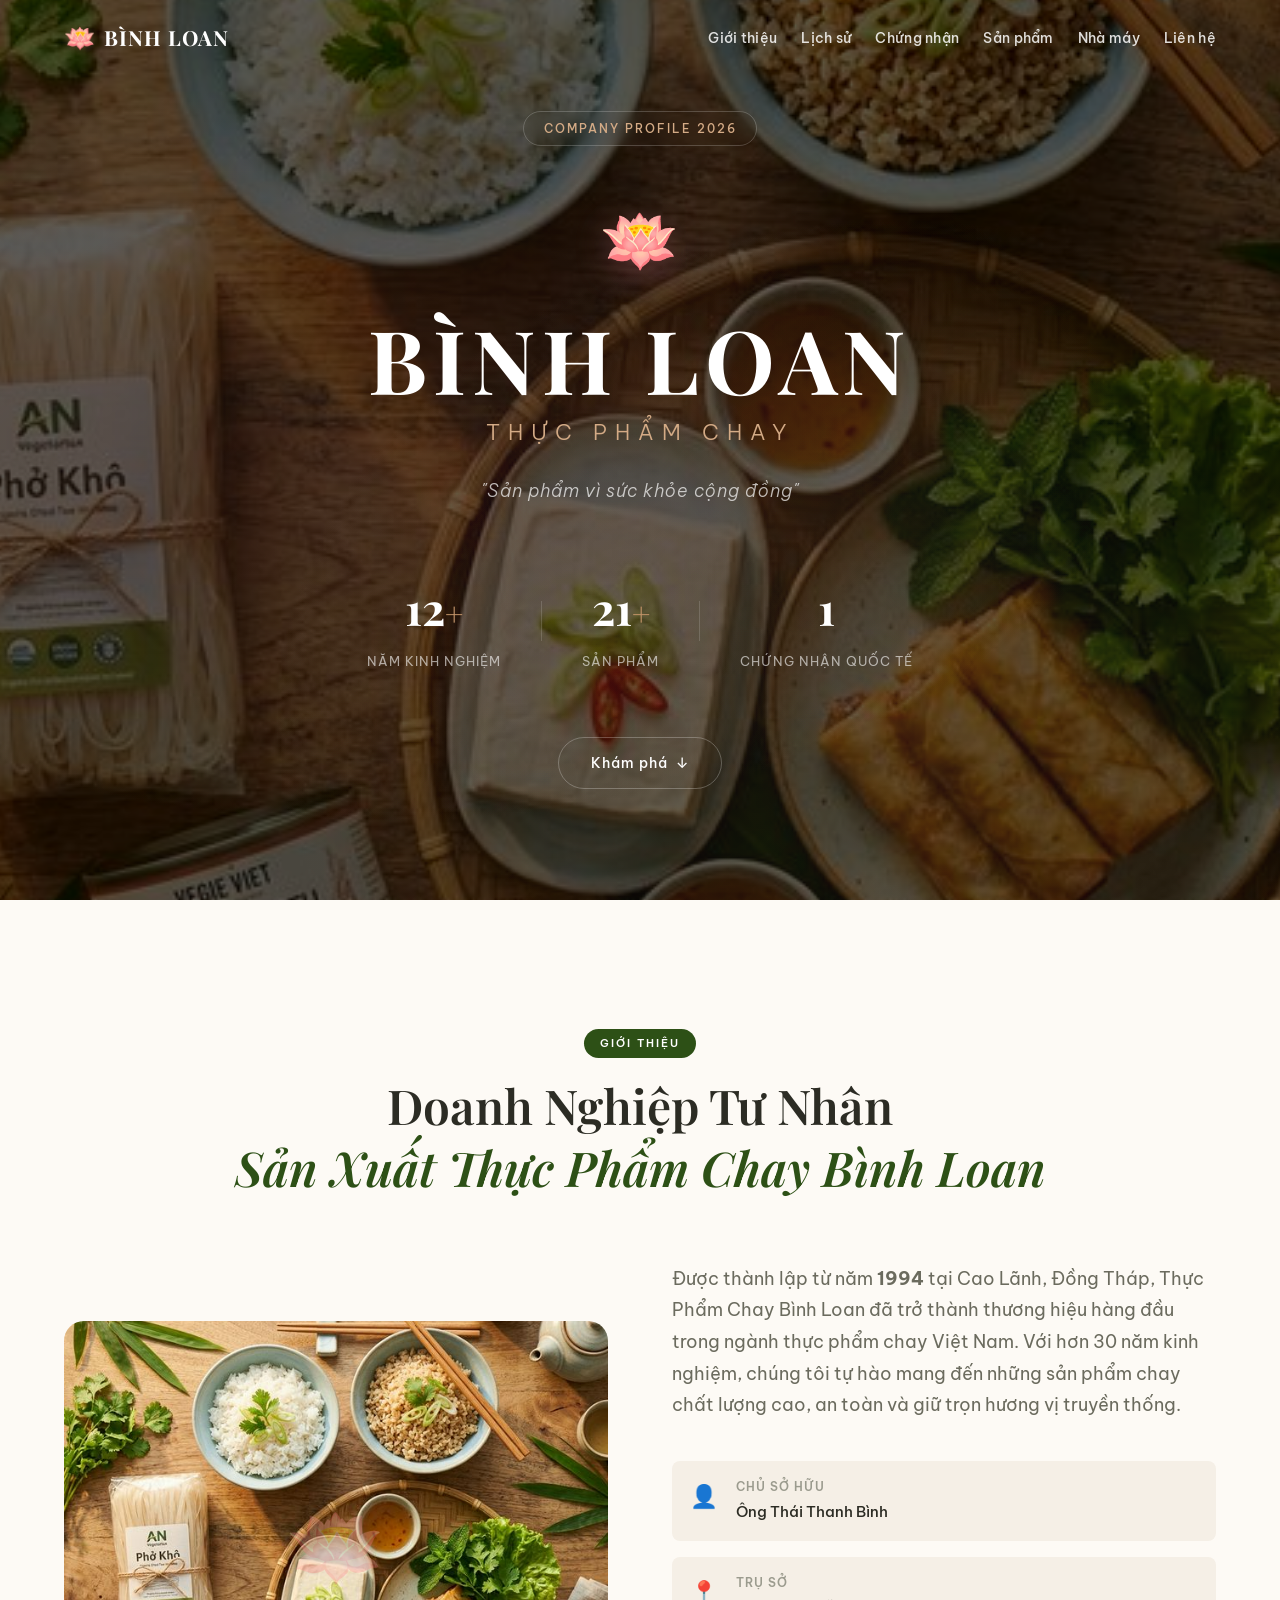
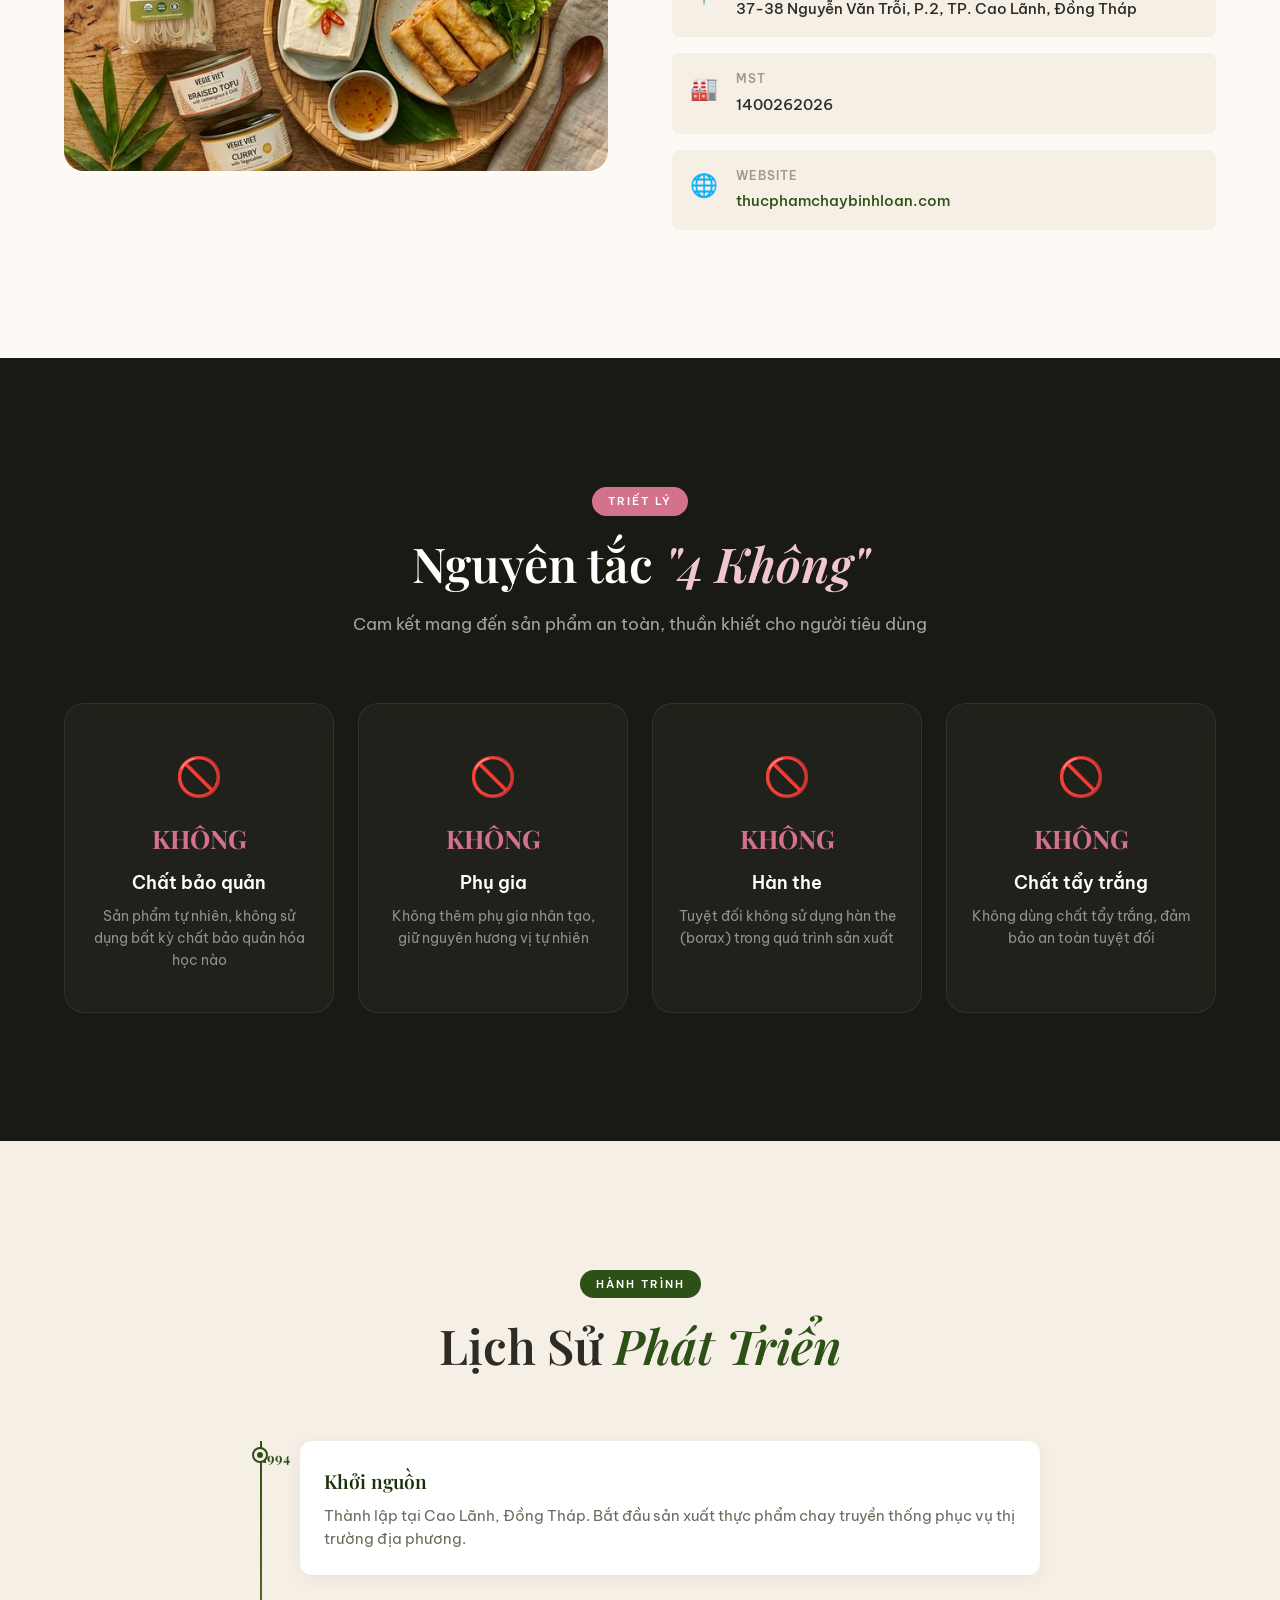
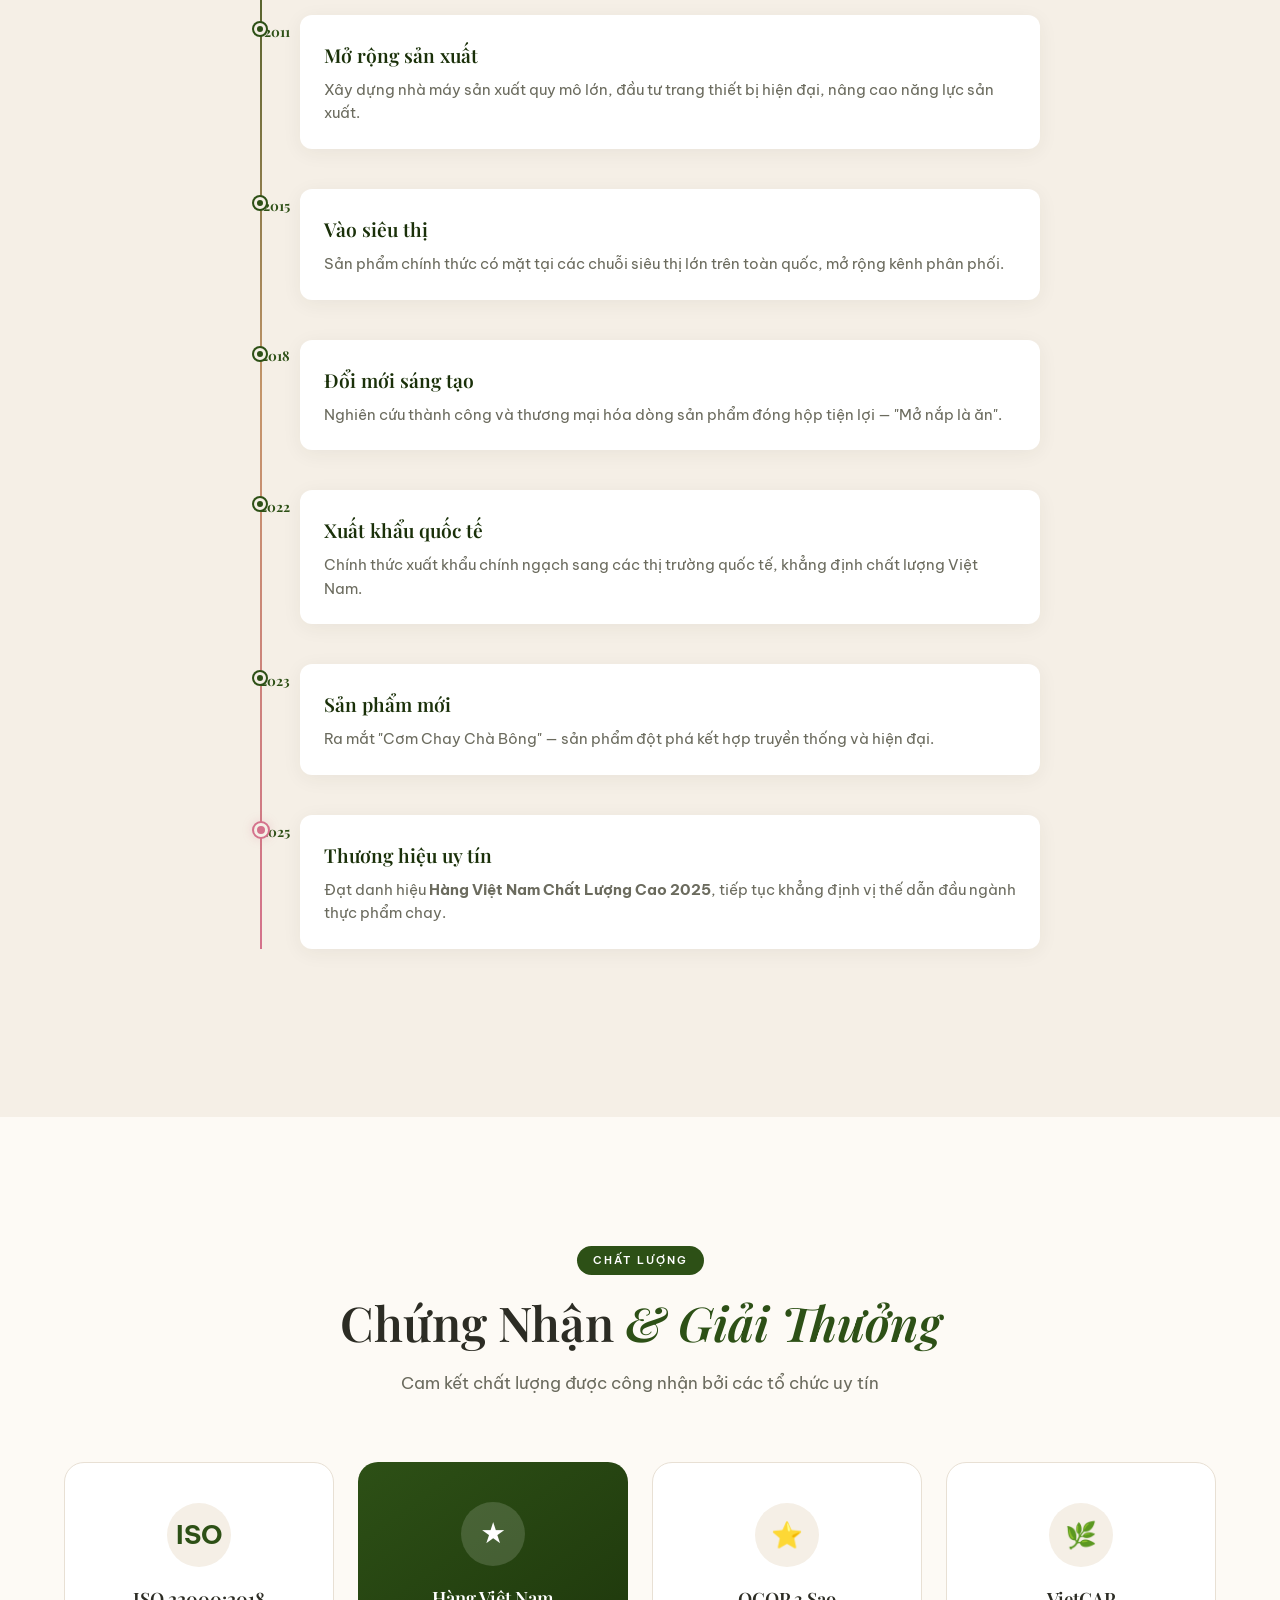
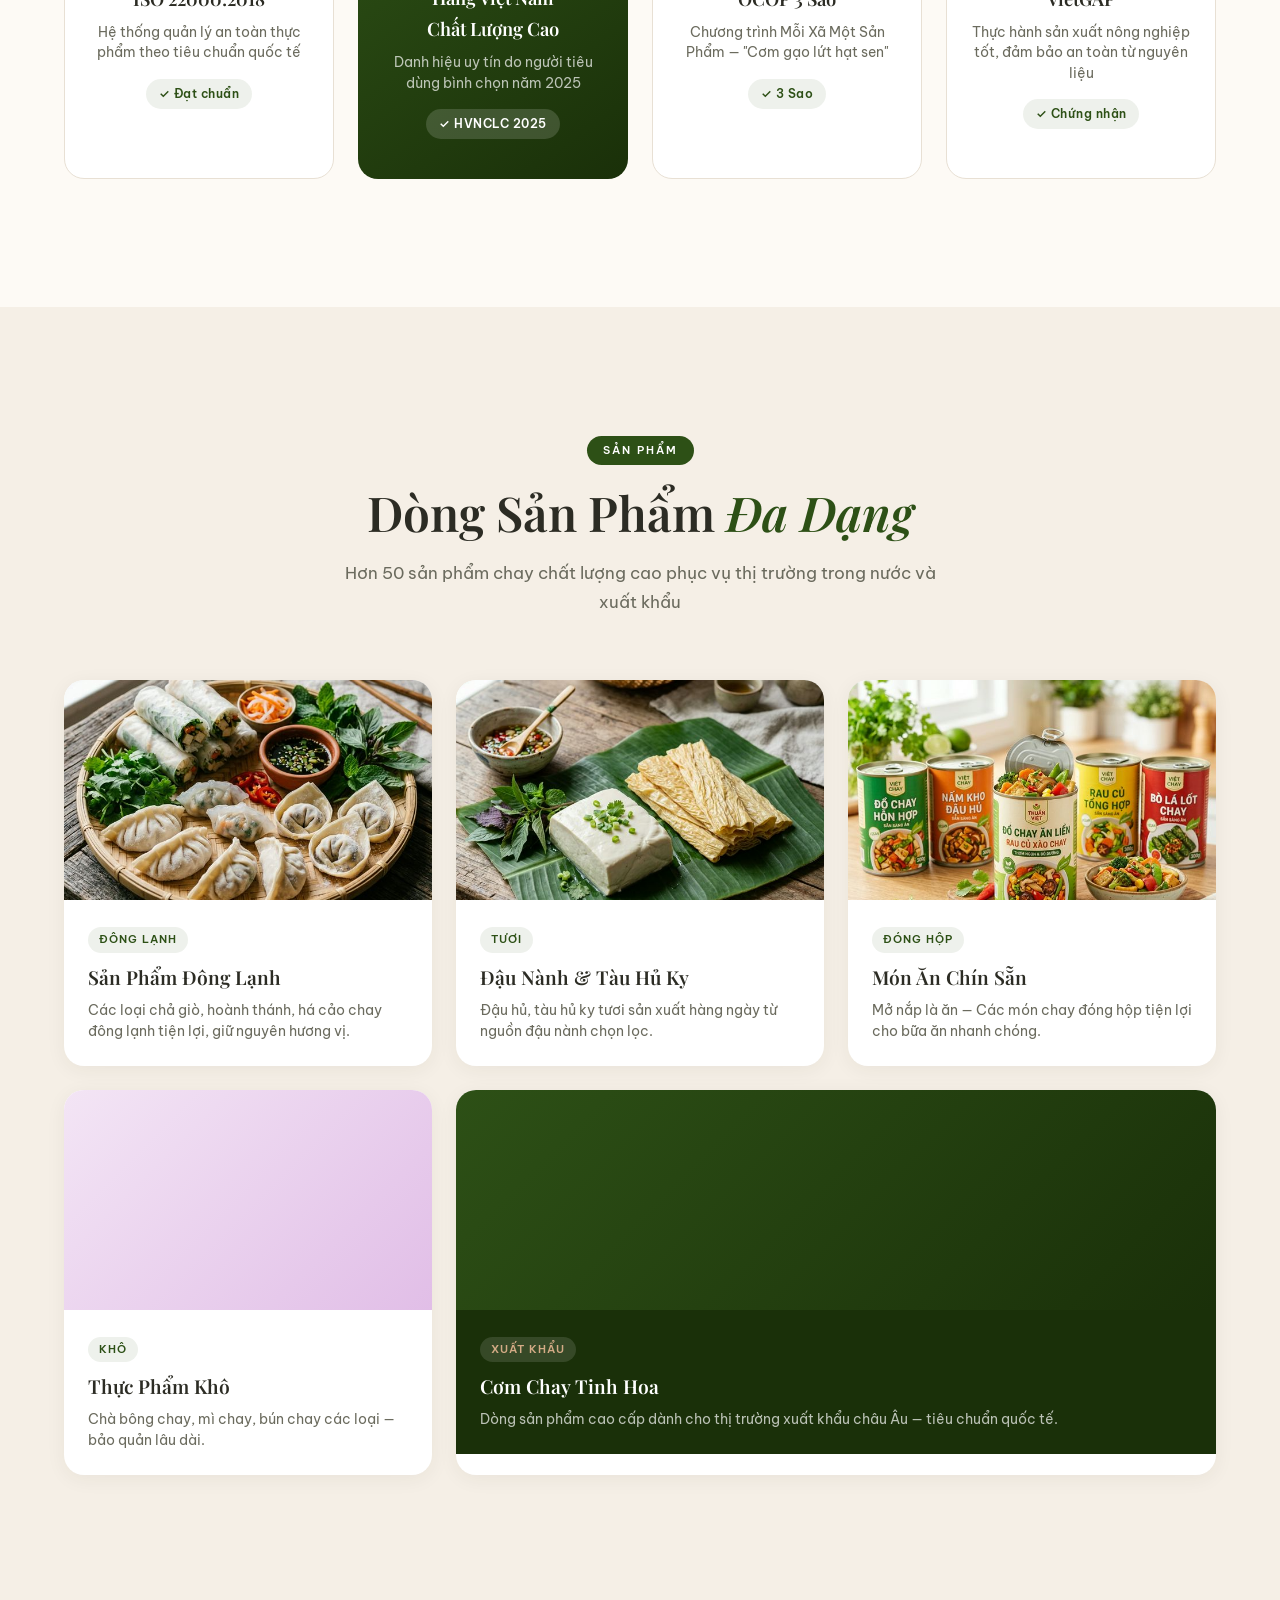
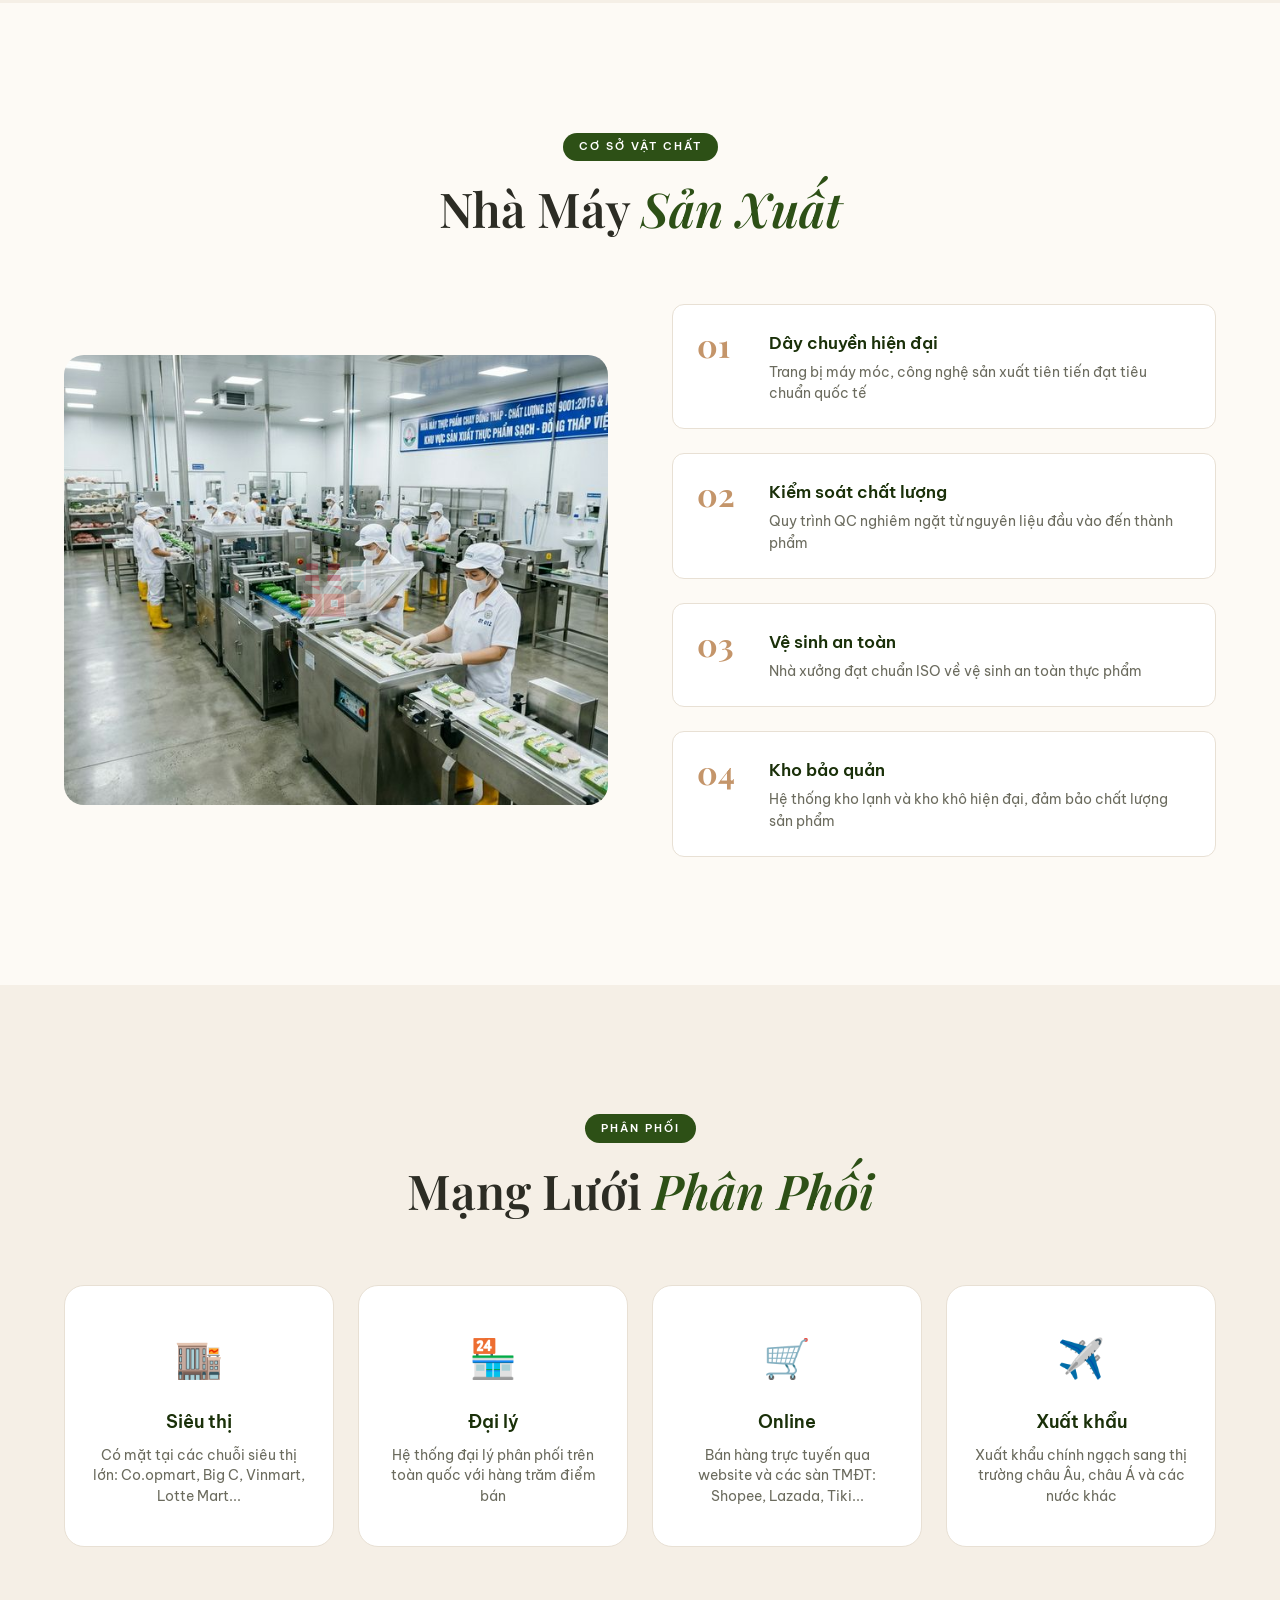
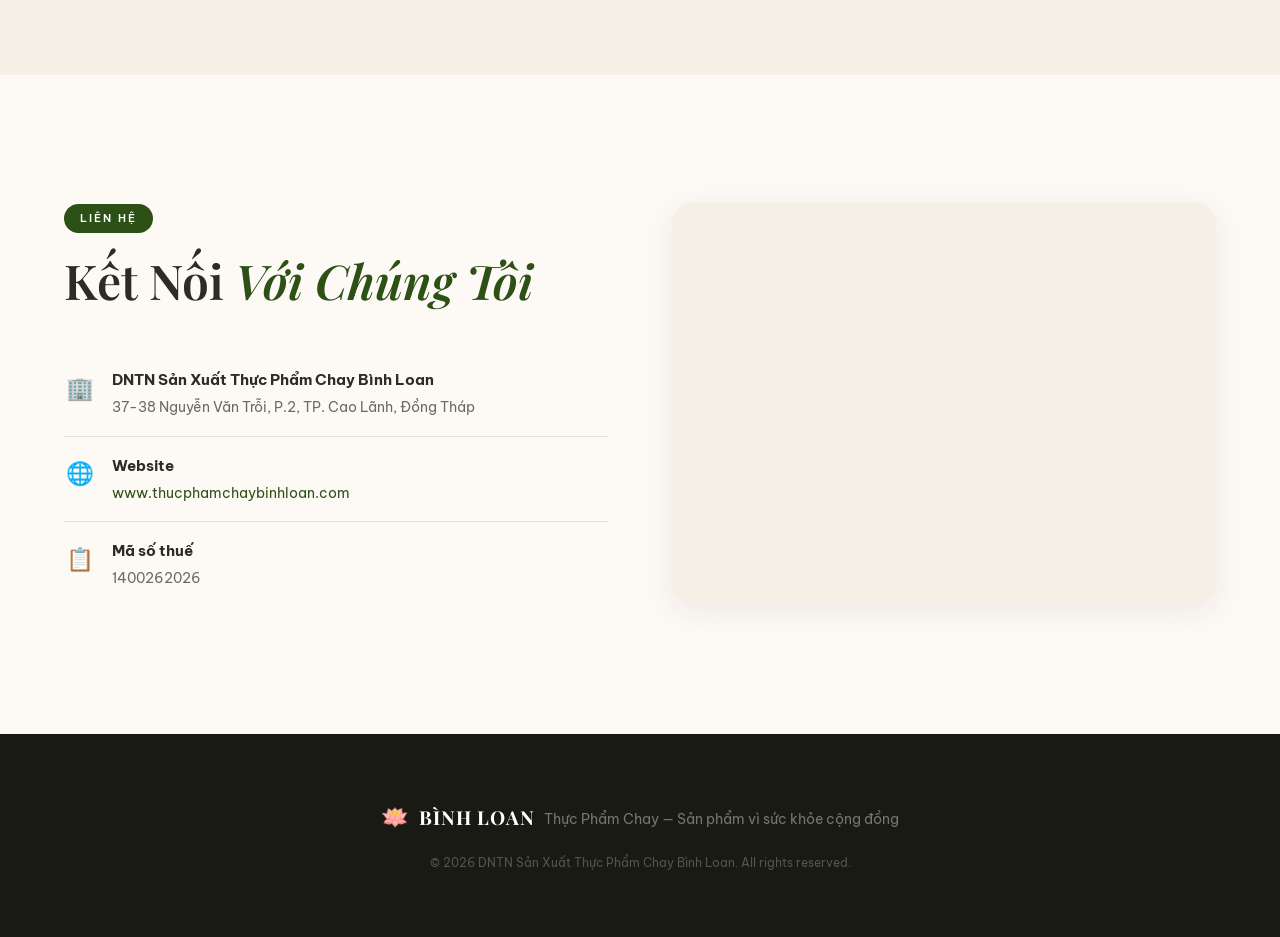
==== index.html @ 34c72ed7 "🏯 feat: Trang Năng Lực Thực Phẩm Chay Bình Loan — premium company profile page" ====
<!DOCTYPE html>
<html lang="vi">
<head>
    <meta charset="UTF-8">
    <meta name="viewport" content="width=device-width, initial-scale=1.0">
    <title>Hồ Sơ Năng Lực — Thực Phẩm Chay Bình Loan</title>
    <meta name="description" content="DNTN Sản Xuất Thực Phẩm Chay Bình Loan - Sản phẩm vì sức khỏe cộng đồng. ISO 22000:2018, HVNCLC 2025, OCOP 3 Sao.">
    <link rel="preconnect" href="https://fonts.googleapis.com">
    <link rel="preconnect" href="https://fonts.gstatic.com" crossorigin>
    <link href="https://fonts.googleapis.com/css2?family=Playfair+Display:wght@400;600;700&family=Inter:wght@300;400;500;600;700&family=Be+Vietnam+Pro:wght@300;400;500;600;700&display=swap" rel="stylesheet">
    <link rel="stylesheet" href="style.css">
</head>
<body>
    <!-- Navigation -->
    <nav class="navbar" id="navbar">
        <div class="nav-container">
            <div class="nav-logo">
                <span class="lotus">🪷</span>
                <span class="brand-name">BÌNH LOAN</span>
            </div>
            <ul class="nav-links">
                <li><a href="#about">Giới thiệu</a></li>
                <li><a href="#history">Lịch sử</a></li>
                <li><a href="#certifications">Chứng nhận</a></li>
                <li><a href="#products">Sản phẩm</a></li>
                <li><a href="#factory">Nhà máy</a></li>
                <li><a href="#contact">Liên hệ</a></li>
            </ul>
            <button class="nav-toggle" id="navToggle" aria-label="Menu">
                <span></span><span></span><span></span>
            </button>
        </div>
    </nav>

    <!-- Hero Section -->
    <header class="hero" id="hero">
        <div class="hero-bg" id="heroImage"></div>
        <div class="hero-overlay"></div>
        <div class="hero-content">
            <div class="hero-badge">Company Profile 2026</div>
            <h1 class="hero-title">
                <span class="hero-lotus">🪷</span>
                <span class="title-main">BÌNH LOAN</span>
                <span class="title-sub">Thực Phẩm Chay</span>
            </h1>
            <p class="hero-slogan">"Sản phẩm vì sức khỏe cộng đồng"</p>
            <div class="hero-stats">
                <div class="stat">
                    <span class="stat-number" data-count="30">0</span><span class="stat-suffix">+</span>
                    <span class="stat-label">Năm kinh nghiệm</span>
                </div>
                <div class="stat-divider"></div>
                <div class="stat">
                    <span class="stat-number" data-count="50">0</span><span class="stat-suffix">+</span>
                    <span class="stat-label">Sản phẩm</span>
                </div>
                <div class="stat-divider"></div>
                <div class="stat">
                    <span class="stat-number" data-count="4">0</span>
                    <span class="stat-label">Chứng nhận quốc tế</span>
                </div>
            </div>
            <a href="#about" class="hero-cta">Khám phá <span class="arrow">↓</span></a>
        </div>
    </header>

    <!-- About Section -->
    <section class="section section-about" id="about">
        <div class="container">
            <div class="section-header">
                <span class="section-tag">Giới thiệu</span>
                <h2 class="section-title">Doanh Nghiệp Tư Nhân<br><em>Sản Xuất Thực Phẩm Chay Bình Loan</em></h2>
            </div>
            <div class="about-grid">
                <div class="about-card about-main">
                    <div class="about-image" id="aboutImage"></div>
                    <div class="about-content">
                        <p class="about-text">
                            Được thành lập từ năm <strong>1994</strong> tại Cao Lãnh, Đồng Tháp, 
                            Thực Phẩm Chay Bình Loan đã trở thành thương hiệu hàng đầu trong 
                            ngành thực phẩm chay Việt Nam. Với hơn 30 năm kinh nghiệm, chúng tôi 
                            tự hào mang đến những sản phẩm chay chất lượng cao, an toàn và 
                            giữ trọn hương vị truyền thống.
                        </p>
                        <div class="about-info-grid">
                            <div class="info-item">
                                <span class="info-icon">👤</span>
                                <div>
                                    <span class="info-label">Chủ sở hữu</span>
                                    <span class="info-value">Ông Thái Thanh Bình</span>
                                </div>
                            </div>
                            <div class="info-item">
                                <span class="info-icon">📍</span>
                                <div>
                                    <span class="info-label">Trụ sở</span>
                                    <span class="info-value">37-38 Nguyễn Văn Trỗi, P.2, TP. Cao Lãnh, Đồng Tháp</span>
                                </div>
                            </div>
                            <div class="info-item">
                                <span class="info-icon">🏭</span>
                                <div>
                                    <span class="info-label">MST</span>
                                    <span class="info-value">1400262026</span>
                                </div>
                            </div>
                            <div class="info-item">
                                <span class="info-icon">🌐</span>
                                <div>
                                    <span class="info-label">Website</span>
                                    <span class="info-value"><a href="https://www.thucphamchaybinhloan.com" target="_blank">thucphamchaybinhloan.com</a></span>
                                </div>
                            </div>
                        </div>
                    </div>
                </div>
            </div>
        </div>
    </section>

    <!-- Philosophy Section - 4 KHÔNG -->
    <section class="section section-philosophy">
        <div class="container">
            <div class="section-header">
                <span class="section-tag">Triết lý</span>
                <h2 class="section-title">Nguyên tắc <em>"4 Không"</em></h2>
                <p class="section-desc">Cam kết mang đến sản phẩm an toàn, thuần khiết cho người tiêu dùng</p>
            </div>
            <div class="philosophy-grid">
                <div class="philosophy-card" data-aos="fade-up">
                    <div class="philosophy-icon">🚫</div>
                    <div class="philosophy-no">KHÔNG</div>
                    <h3>Chất bảo quản</h3>
                    <p>Sản phẩm tự nhiên, không sử dụng bất kỳ chất bảo quản hóa học nào</p>
                </div>
                <div class="philosophy-card" data-aos="fade-up" data-delay="100">
                    <div class="philosophy-icon">🚫</div>
                    <div class="philosophy-no">KHÔNG</div>
                    <h3>Phụ gia</h3>
                    <p>Không thêm phụ gia nhân tạo, giữ nguyên hương vị tự nhiên</p>
                </div>
                <div class="philosophy-card" data-aos="fade-up" data-delay="200">
                    <div class="philosophy-icon">🚫</div>
                    <div class="philosophy-no">KHÔNG</div>
                    <h3>Hàn the</h3>
                    <p>Tuyệt đối không sử dụng hàn the (borax) trong quá trình sản xuất</p>
                </div>
                <div class="philosophy-card" data-aos="fade-up" data-delay="300">
                    <div class="philosophy-icon">🚫</div>
                    <div class="philosophy-no">KHÔNG</div>
                    <h3>Chất tẩy trắng</h3>
                    <p>Không dùng chất tẩy trắng, đảm bảo an toàn tuyệt đối</p>
                </div>
            </div>
        </div>
    </section>

    <!-- History Timeline -->
    <section class="section section-history" id="history">
        <div class="container">
            <div class="section-header">
                <span class="section-tag">Hành trình</span>
                <h2 class="section-title">Lịch Sử <em>Phát Triển</em></h2>
            </div>
            <div class="timeline">
                <div class="timeline-item" data-year="1994">
                    <div class="timeline-dot"></div>
                    <div class="timeline-content">
                        <h3>Khởi nguồn</h3>
                        <p>Thành lập tại Cao Lãnh, Đồng Tháp. Bắt đầu sản xuất thực phẩm chay truyền thống phục vụ thị trường địa phương.</p>
                    </div>
                </div>
                <div class="timeline-item" data-year="2011">
                    <div class="timeline-dot"></div>
                    <div class="timeline-content">
                        <h3>Mở rộng sản xuất</h3>
                        <p>Xây dựng nhà máy sản xuất quy mô lớn, đầu tư trang thiết bị hiện đại, nâng cao năng lực sản xuất.</p>
                    </div>
                </div>
                <div class="timeline-item" data-year="2015">
                    <div class="timeline-dot"></div>
                    <div class="timeline-content">
                        <h3>Vào siêu thị</h3>
                        <p>Sản phẩm chính thức có mặt tại các chuỗi siêu thị lớn trên toàn quốc, mở rộng kênh phân phối.</p>
                    </div>
                </div>
                <div class="timeline-item" data-year="2018">
                    <div class="timeline-dot"></div>
                    <div class="timeline-content">
                        <h3>Đổi mới sáng tạo</h3>
                        <p>Nghiên cứu thành công và thương mại hóa dòng sản phẩm đóng hộp tiện lợi — "Mở nắp là ăn".</p>
                    </div>
                </div>
                <div class="timeline-item" data-year="2022">
                    <div class="timeline-dot"></div>
                    <div class="timeline-content">
                        <h3>Xuất khẩu quốc tế</h3>
                        <p>Chính thức xuất khẩu chính ngạch sang các thị trường quốc tế, khẳng định chất lượng Việt Nam.</p>
                    </div>
                </div>
                <div class="timeline-item" data-year="2023">
                    <div class="timeline-dot"></div>
                    <div class="timeline-content">
                        <h3>Sản phẩm mới</h3>
                        <p>Ra mắt "Cơm Chay Chà Bông" — sản phẩm đột phá kết hợp truyền thống và hiện đại.</p>
                    </div>
                </div>
                <div class="timeline-item highlight" data-year="2025">
                    <div class="timeline-dot"></div>
                    <div class="timeline-content">
                        <h3>Thương hiệu uy tín</h3>
                        <p>Đạt danh hiệu <strong>Hàng Việt Nam Chất Lượng Cao 2025</strong>, tiếp tục khẳng định vị thế dẫn đầu ngành thực phẩm chay.</p>
                    </div>
                </div>
            </div>
        </div>
    </section>

    <!-- Certifications -->
    <section class="section section-certs" id="certifications">
        <div class="container">
            <div class="section-header">
                <span class="section-tag">Chất lượng</span>
                <h2 class="section-title">Chứng Nhận <em>& Giải Thưởng</em></h2>
                <p class="section-desc">Cam kết chất lượng được công nhận bởi các tổ chức uy tín</p>
            </div>
            <div class="certs-grid">
                <div class="cert-card">
                    <div class="cert-badge">ISO</div>
                    <h3>ISO 22000:2018</h3>
                    <p>Hệ thống quản lý an toàn thực phẩm theo tiêu chuẩn quốc tế</p>
                    <span class="cert-status">✓ Đạt chuẩn</span>
                </div>
                <div class="cert-card featured">
                    <div class="cert-badge">★</div>
                    <h3>Hàng Việt Nam<br>Chất Lượng Cao</h3>
                    <p>Danh hiệu uy tín do người tiêu dùng bình chọn năm 2025</p>
                    <span class="cert-status">✓ HVNCLC 2025</span>
                </div>
                <div class="cert-card">
                    <div class="cert-badge">⭐</div>
                    <h3>OCOP 3 Sao</h3>
                    <p>Chương trình Mỗi Xã Một Sản Phẩm — "Cơm gạo lứt hạt sen"</p>
                    <span class="cert-status">✓ 3 Sao</span>
                </div>
                <div class="cert-card">
                    <div class="cert-badge">🌿</div>
                    <h3>VietGAP</h3>
                    <p>Thực hành sản xuất nông nghiệp tốt, đảm bảo an toàn từ nguyên liệu</p>
                    <span class="cert-status">✓ Chứng nhận</span>
                </div>
            </div>
        </div>
    </section>

    <!-- Products Showcase -->
    <section class="section section-products" id="products">
        <div class="container">
            <div class="section-header">
                <span class="section-tag">Sản phẩm</span>
                <h2 class="section-title">Dòng Sản Phẩm <em>Đa Dạng</em></h2>
                <p class="section-desc">Hơn 50 sản phẩm chay chất lượng cao phục vụ thị trường trong nước và xuất khẩu</p>
            </div>
            <div class="products-grid">
                <div class="product-card" id="product1">
                    <div class="product-image"></div>
                    <div class="product-info">
                        <span class="product-tag">Đông lạnh</span>
                        <h3>Sản Phẩm Đông Lạnh</h3>
                        <p>Các loại chả giò, hoành thánh, há cảo chay đông lạnh tiện lợi, giữ nguyên hương vị.</p>
                    </div>
                </div>
                <div class="product-card" id="product2">
                    <div class="product-image"></div>
                    <div class="product-info">
                        <span class="product-tag">Tươi</span>
                        <h3>Đậu Nành & Tàu Hủ Ky</h3>
                        <p>Đậu hủ, tàu hủ ky tươi sản xuất hàng ngày từ nguồn đậu nành chọn lọc.</p>
                    </div>
                </div>
                <div class="product-card" id="product3">
                    <div class="product-image"></div>
                    <div class="product-info">
                        <span class="product-tag">Đóng hộp</span>
                        <h3>Món Ăn Chín Sẵn</h3>
                        <p>Mở nắp là ăn — Các món chay đóng hộp tiện lợi cho bữa ăn nhanh chóng.</p>
                    </div>
                </div>
                <div class="product-card" id="product4">
                    <div class="product-image"></div>
                    <div class="product-info">
                        <span class="product-tag">Khô</span>
                        <h3>Thực Phẩm Khô</h3>
                        <p>Chà bông chay, mì chay, bún chay các loại — bảo quản lâu dài.</p>
                    </div>
                </div>
                <div class="product-card featured" id="product5">
                    <div class="product-image"></div>
                    <div class="product-info">
                        <span class="product-tag">Xuất khẩu</span>
                        <h3>Cơm Chay Tinh Hoa</h3>
                        <p>Dòng sản phẩm cao cấp dành cho thị trường xuất khẩu châu Âu — tiêu chuẩn quốc tế.</p>
                    </div>
                </div>
            </div>
        </div>
    </section>

    <!-- Factory / Facilities -->
    <section class="section section-factory" id="factory">
        <div class="container">
            <div class="section-header">
                <span class="section-tag">Cơ sở vật chất</span>
                <h2 class="section-title">Nhà Máy <em>Sản Xuất</em></h2>
            </div>
            <div class="factory-grid">
                <div class="factory-image-main" id="factoryImage1"></div>
                <div class="factory-features">
                    <div class="feature">
                        <span class="feature-number">01</span>
                        <div>
                            <h4>Dây chuyền hiện đại</h4>
                            <p>Trang bị máy móc, công nghệ sản xuất tiên tiến đạt tiêu chuẩn quốc tế</p>
                        </div>
                    </div>
                    <div class="feature">
                        <span class="feature-number">02</span>
                        <div>
                            <h4>Kiểm soát chất lượng</h4>
                            <p>Quy trình QC nghiêm ngặt từ nguyên liệu đầu vào đến thành phẩm</p>
                        </div>
                    </div>
                    <div class="feature">
                        <span class="feature-number">03</span>
                        <div>
                            <h4>Vệ sinh an toàn</h4>
                            <p>Nhà xưởng đạt chuẩn ISO về vệ sinh an toàn thực phẩm</p>
                        </div>
                    </div>
                    <div class="feature">
                        <span class="feature-number">04</span>
                        <div>
                            <h4>Kho bảo quản</h4>
                            <p>Hệ thống kho lạnh và kho khô hiện đại, đảm bảo chất lượng sản phẩm</p>
                        </div>
                    </div>
                </div>
            </div>
        </div>
    </section>

    <!-- Distribution Map -->
    <section class="section section-distribution">
        <div class="container">
            <div class="section-header">
                <span class="section-tag">Phân phối</span>
                <h2 class="section-title">Mạng Lưới <em>Phân Phối</em></h2>
            </div>
            <div class="distribution-grid">
                <div class="dist-channel">
                    <div class="dist-icon">🏬</div>
                    <h4>Siêu thị</h4>
                    <p>Có mặt tại các chuỗi siêu thị lớn: Co.opmart, Big C, Vinmart, Lotte Mart...</p>
                </div>
                <div class="dist-channel">
                    <div class="dist-icon">🏪</div>
                    <h4>Đại lý</h4>
                    <p>Hệ thống đại lý phân phối trên toàn quốc với hàng trăm điểm bán</p>
                </div>
                <div class="dist-channel">
                    <div class="dist-icon">🛒</div>
                    <h4>Online</h4>
                    <p>Bán hàng trực tuyến qua website và các sàn TMĐT: Shopee, Lazada, Tiki...</p>
                </div>
                <div class="dist-channel">
                    <div class="dist-icon">✈️</div>
                    <h4>Xuất khẩu</h4>
                    <p>Xuất khẩu chính ngạch sang thị trường châu Âu, châu Á và các nước khác</p>
                </div>
            </div>
        </div>
    </section>

    <!-- Contact -->
    <section class="section section-contact" id="contact">
        <div class="container">
            <div class="contact-wrapper">
                <div class="contact-info">
                    <span class="section-tag">Liên hệ</span>
                    <h2 class="section-title">Kết Nối <em>Với Chúng Tôi</em></h2>
                    <div class="contact-details">
                        <div class="contact-item">
                            <span class="contact-icon">🏢</span>
                            <div>
                                <strong>DNTN Sản Xuất Thực Phẩm Chay Bình Loan</strong>
                                <p>37-38 Nguyễn Văn Trỗi, P.2, TP. Cao Lãnh, Đồng Tháp</p>
                            </div>
                        </div>
                        <div class="contact-item">
                            <span class="contact-icon">🌐</span>
                            <div>
                                <strong>Website</strong>
                                <p><a href="https://www.thucphamchaybinhloan.com" target="_blank">www.thucphamchaybinhloan.com</a></p>
                            </div>
                        </div>
                        <div class="contact-item">
                            <span class="contact-icon">📋</span>
                            <div>
                                <strong>Mã số thuế</strong>
                                <p>1400262026</p>
                            </div>
                        </div>
                    </div>
                </div>
                <div class="contact-map" id="contactMap">
                    <iframe 
                        src="https://www.google.com/maps/embed?pb=!1m18!1m12!1m3!1d3924.7!2d105.627!3d10.457!2m3!1f0!2f0!3f0!3m2!1i1024!2i768!4f13.1!3m3!1m2!1s0x0%3A0x0!2zMTDCsDI3JzI1LjIiTiAxMDXCsDM3JzM3LjIiRQ!5e0!3m2!1svi!2s!4v1640000000000!5m2!1svi!2s" 
                        width="100%" height="100%" style="border:0;" allowfullscreen="" loading="lazy"
                        title="Bản đồ Bình Loan">
                    </iframe>
                </div>
            </div>
        </div>
    </section>

    <!-- Footer -->
    <footer class="footer">
        <div class="container">
            <div class="footer-content">
                <div class="footer-brand">
                    <span class="lotus">🪷</span>
                    <span class="brand-name">BÌNH LOAN</span>
                    <p>Thực Phẩm Chay — Sản phẩm vì sức khỏe cộng đồng</p>
                </div>
                <div class="footer-copy">
                    <p>&copy; 2026 DNTN Sản Xuất Thực Phẩm Chay Bình Loan. All rights reserved.</p>
                </div>
            </div>
        </div>
    </footer>

    <script>
        // Scroll-based navbar
        const navbar = document.getElementById('navbar');
        window.addEventListener('scroll', () => {
            navbar.classList.toggle('scrolled', window.scrollY > 60);
        });

        // Mobile nav toggle
        const navToggle = document.getElementById('navToggle');
        const navLinks = document.querySelector('.nav-links');
        navToggle.addEventListener('click', () => {
            navLinks.classList.toggle('active');
            navToggle.classList.toggle('active');
        });
        document.querySelectorAll('.nav-links a').forEach(link => {
            link.addEventListener('click', () => {
                navLinks.classList.remove('active');
                navToggle.classList.remove('active');
            });
        });

        // Smooth scroll
        document.querySelectorAll('a[href^="#"]').forEach(anchor => {
            anchor.addEventListener('click', function (e) {
                e.preventDefault();
                const target = document.querySelector(this.getAttribute('href'));
                if (target) {
                    target.scrollIntoView({ behavior: 'smooth', block: 'start' });
                }
            });
        });

        // Counter animation
        const animateCounters = () => {
            document.querySelectorAll('.stat-number').forEach(counter => {
                const target = parseInt(counter.getAttribute('data-count'));
                const duration = 2000;
                const start = performance.now();
                const animate = (now) => {
                    const elapsed = now - start;
                    const progress = Math.min(elapsed / duration, 1);
                    const eased = 1 - Math.pow(1 - progress, 3);
                    counter.textContent = Math.floor(target * eased);
                    if (progress < 1) requestAnimationFrame(animate);
                };
                requestAnimationFrame(animate);
            });
        };

        // Intersection Observer for animations
        const observerOptions = { threshold: 0.2, rootMargin: '0px 0px -50px 0px' };
        const observer = new IntersectionObserver((entries) => {
            entries.forEach(entry => {
                if (entry.isIntersecting) {
                    entry.target.classList.add('visible');
                    if (entry.target.classList.contains('hero')) animateCounters();
                }
            });
        }, observerOptions);

        document.querySelectorAll('.section, .hero, .timeline-item, .philosophy-card, .cert-card, .product-card, .dist-channel, .feature').forEach(el => {
            observer.observe(el);
        });

        // Parallax hero
        window.addEventListener('scroll', () => {
            const hero = document.getElementById('heroImage');
            if (hero) hero.style.transform = `translateY(${window.scrollY * 0.3}px)`;
        });
    </script>
</body>
</html>
---- style.css ----
/* ===================================
   BÌNH LOAN — Company Profile
   Premium Zen / Organic Design System
   =================================== */

:root {
    /* Core Palette — Earth + Green + Lotus */
    --color-primary: #2D5016;       /* Deep forest green */
    --color-primary-light: #4A7C2E;
    --color-primary-dark: #1A3009;
    --color-accent: #C4956A;        /* Warm earth */
    --color-accent-light: #D4AB86;
    --color-lotus: #D4728C;         /* Lotus pink */
    --color-lotus-light: #F0C6D3;
    
    /* Neutrals */
    --color-bg: #FDFAF5;            /* Warm white */
    --color-bg-alt: #F5EFE6;        /* Light cream */
    --color-bg-dark: #1A1A14;       /* Near black with warmth */
    --color-text: #2C2C24;
    --color-text-light: #6B6B5E;
    --color-text-muted: #9B9B8E;
    --color-white: #FFFFFF;
    --color-border: #E8E0D4;

    /* Typography */
    --font-display: 'Playfair Display', 'Georgia', serif;
    --font-body: 'Be Vietnam Pro', 'Inter', sans-serif;

    /* Spacing */
    --space-xs: 0.5rem;
    --space-sm: 1rem;
    --space-md: 1.5rem;
    --space-lg: 2.5rem;
    --space-xl: 4rem;
    --space-2xl: 6rem;
    --space-3xl: 8rem;

    /* Borders */
    --radius-sm: 8px;
    --radius-md: 12px;
    --radius-lg: 20px;
    --radius-xl: 32px;

    /* Shadows */
    --shadow-sm: 0 2px 8px rgba(44, 44, 36, 0.06);
    --shadow-md: 0 8px 32px rgba(44, 44, 36, 0.08);
    --shadow-lg: 0 16px 48px rgba(44, 44, 36, 0.12);
    --shadow-card: 0 4px 20px rgba(44, 44, 36, 0.06);

    /* Transitions */
    --transition: all 0.4s cubic-bezier(0.25, 0.46, 0.45, 0.94);
    --transition-fast: all 0.2s ease;
}

/* ---- Reset ---- */
*, *::before, *::after { box-sizing: border-box; margin: 0; padding: 0; }
html { scroll-behavior: smooth; font-size: 16px; }
body {
    font-family: var(--font-body);
    color: var(--color-text);
    background: var(--color-bg);
    line-height: 1.7;
    overflow-x: hidden;
    -webkit-font-smoothing: antialiased;
}
img { max-width: 100%; }
a { color: var(--color-primary); text-decoration: none; transition: var(--transition-fast); }
a:hover { color: var(--color-primary-light); }

.container {
    max-width: 1200px;
    margin: 0 auto;
    padding: 0 var(--space-md);
}

/* ===================================
   NAVBAR
   =================================== */
.navbar {
    position: fixed;
    top: 0;
    left: 0;
    right: 0;
    z-index: 1000;
    padding: var(--space-sm) 0;
    transition: var(--transition);
}
.navbar.scrolled {
    background: rgba(253, 250, 245, 0.95);
    backdrop-filter: blur(20px);
    -webkit-backdrop-filter: blur(20px);
    box-shadow: var(--shadow-sm);
    padding: 0.6rem 0;
}
.nav-container {
    max-width: 1200px;
    margin: 0 auto;
    padding: 0 var(--space-md);
    display: flex;
    align-items: center;
    justify-content: space-between;
}
.nav-logo {
    display: flex;
    align-items: center;
    gap: 0.5rem;
}
.nav-logo .lotus {
    font-size: 1.6rem;
    filter: drop-shadow(0 2px 4px rgba(212, 114, 140, 0.3));
}
.nav-logo .brand-name {
    font-family: var(--font-display);
    font-weight: 700;
    font-size: 1.3rem;
    color: var(--color-white);
    letter-spacing: 1px;
    transition: var(--transition);
}
.navbar.scrolled .nav-logo .brand-name {
    color: var(--color-primary-dark);
}
.nav-links {
    display: flex;
    list-style: none;
    gap: var(--space-md);
}
.nav-links a {
    color: rgba(255,255,255,0.85);
    font-size: 0.9rem;
    font-weight: 500;
    letter-spacing: 0.3px;
    padding: 0.4rem 0;
    position: relative;
    transition: var(--transition-fast);
}
.nav-links a::after {
    content: '';
    position: absolute;
    bottom: 0;
    left: 0;
    width: 0;
    height: 2px;
    background: var(--color-accent);
    transition: var(--transition);
}
.nav-links a:hover { color: var(--color-white); }
.nav-links a:hover::after { width: 100%; }
.navbar.scrolled .nav-links a { color: var(--color-text-light); }
.navbar.scrolled .nav-links a:hover { color: var(--color-primary); }
.navbar.scrolled .nav-links a:hover::after { background: var(--color-primary); }

.nav-toggle {
    display: none;
    flex-direction: column;
    gap: 5px;
    background: none;
    border: none;
    cursor: pointer;
    padding: 4px;
}
.nav-toggle span {
    width: 24px;
    height: 2px;
    background: var(--color-white);
    transition: var(--transition);
}
.navbar.scrolled .nav-toggle span { background: var(--color-text); }

/* ===================================
   HERO
   =================================== */
.hero {
    position: relative;
    height: 100vh;
    min-height: 650px;
    display: flex;
    align-items: center;
    justify-content: center;
    overflow: hidden;
}
.hero-bg {
    position: absolute;
    inset: -20%;
    background: url('hero.png') center/cover no-repeat;
    filter: brightness(0.35) saturate(1.2);
    z-index: 0;
}
.hero-overlay {
    position: absolute;
    inset: 0;
    background: radial-gradient(ellipse at 30% 50%, rgba(212, 114, 140, 0.08) 0%, transparent 60%),
                radial-gradient(ellipse at 70% 80%, rgba(196, 149, 106, 0.1) 0%, transparent 50%);
    z-index: 1;
}
.hero-content {
    position: relative;
    z-index: 2;
    text-align: center;
    color: var(--color-white);
    padding: var(--space-md);
}
.hero-badge {
    display: inline-block;
    padding: 0.4rem 1.2rem;
    border: 1px solid rgba(255,255,255,0.2);
    border-radius: 50px;
    font-size: 0.75rem;
    font-weight: 500;
    letter-spacing: 2px;
    text-transform: uppercase;
    margin-bottom: var(--space-lg);
    color: var(--color-accent-light);
    backdrop-filter: blur(8px);
}
.hero-lotus {
    display: block;
    font-size: 4rem;
    margin-bottom: var(--space-sm);
    animation: float 3s ease-in-out infinite;
    filter: drop-shadow(0 8px 16px rgba(212, 114, 140, 0.3));
}
@keyframes float {
    0%, 100% { transform: translateY(0); }
    50% { transform: translateY(-12px); }
}
.title-main {
    display: block;
    font-family: var(--font-display);
    font-size: clamp(3rem, 7vw, 5.5rem);
    font-weight: 700;
    letter-spacing: 6px;
    line-height: 1.1;
    margin-bottom: 0.3rem;
}
.title-sub {
    display: block;
    font-size: clamp(1rem, 2.5vw, 1.4rem);
    font-weight: 300;
    letter-spacing: 8px;
    text-transform: uppercase;
    color: var(--color-accent-light);
}
.hero-slogan {
    margin-top: var(--space-md);
    font-size: 1.15rem;
    font-style: italic;
    font-weight: 300;
    color: rgba(255,255,255,0.7);
    letter-spacing: 1px;
}
.hero-stats {
    display: flex;
    align-items: center;
    justify-content: center;
    gap: var(--space-lg);
    margin-top: var(--space-xl);
    flex-wrap: wrap;
}
.stat { text-align: center; }
.stat-number {
    font-family: var(--font-display);
    font-size: 2.8rem;
    font-weight: 700;
    display: inline;
}
.stat-suffix {
    font-family: var(--font-display);
    font-size: 2rem;
    font-weight: 700;
    color: var(--color-accent);
}
.stat-label {
    display: block;
    font-size: 0.8rem;
    color: rgba(255,255,255,0.6);
    text-transform: uppercase;
    letter-spacing: 1px;
    margin-top: 0.3rem;
}
.stat-divider {
    width: 1px;
    height: 40px;
    background: rgba(255,255,255,0.15);
}
.hero-cta {
    display: inline-flex;
    align-items: center;
    gap: 0.5rem;
    margin-top: var(--space-xl);
    padding: 0.8rem 2rem;
    border: 1px solid rgba(255,255,255,0.25);
    border-radius: 50px;
    color: var(--color-white);
    font-size: 0.9rem;
    font-weight: 500;
    letter-spacing: 1px;
    transition: var(--transition);
}
.hero-cta:hover {
    background: rgba(255,255,255,0.1);
    color: var(--color-white);
    border-color: rgba(255,255,255,0.4);
}
.hero-cta .arrow {
    animation: bounce-down 2s ease infinite;
}
@keyframes bounce-down {
    0%, 100% { transform: translateY(0); }
    50% { transform: translateY(5px); }
}

/* ===================================
   SECTIONS
   =================================== */
.section {
    padding: var(--space-3xl) 0;
    opacity: 0;
    transform: translateY(30px);
    transition: opacity 0.8s ease, transform 0.8s ease;
}
.section.visible {
    opacity: 1;
    transform: translateY(0);
}
.section-header {
    text-align: center;
    margin-bottom: var(--space-xl);
}
.section-tag {
    display: inline-block;
    padding: 0.3rem 1rem;
    background: var(--color-primary);
    color: var(--color-white);
    font-size: 0.7rem;
    font-weight: 600;
    letter-spacing: 2px;
    text-transform: uppercase;
    border-radius: 50px;
    margin-bottom: var(--space-sm);
}
.section-title {
    font-family: var(--font-display);
    font-size: clamp(2rem, 4vw, 3rem);
    font-weight: 600;
    color: var(--color-text);
    line-height: 1.3;
}
.section-title em {
    font-style: italic;
    color: var(--color-primary);
}
.section-desc {
    margin-top: var(--space-sm);
    font-size: 1.05rem;
    color: var(--color-text-light);
    max-width: 600px;
    margin-left: auto;
    margin-right: auto;
}

/* ===================================
   ABOUT
   =================================== */
.about-main {
    display: grid;
    grid-template-columns: 1fr 1fr;
    gap: var(--space-xl);
    align-items: center;
}
.about-image {
    width: 100%;
    height: 450px;
    border-radius: var(--radius-lg);
    background: url('hero.png') center/cover no-repeat;
    position: relative;
    overflow: hidden;
}
.about-image::after {
    content: '🪷';
    position: absolute;
    top: 50%;
    left: 50%;
    transform: translate(-50%, -50%);
    font-size: 5rem;
    opacity: 0.3;
}
.about-text {
    font-size: 1.1rem;
    line-height: 1.8;
    color: var(--color-text-light);
    margin-bottom: var(--space-lg);
}
.about-info-grid {
    display: grid;
    gap: var(--space-sm);
}
.info-item {
    display: flex;
    align-items: flex-start;
    gap: var(--space-sm);
    padding: var(--space-sm);
    border-radius: var(--radius-sm);
    background: var(--color-bg-alt);
    transition: var(--transition);
}
.info-item:hover {
    background: var(--color-white);
    box-shadow: var(--shadow-sm);
}
.info-icon {
    font-size: 1.4rem;
    min-width: 2rem;
    text-align: center;
}
.info-label {
    display: block;
    font-size: 0.75rem;
    color: var(--color-text-muted);
    text-transform: uppercase;
    letter-spacing: 1px;
    font-weight: 600;
}
.info-value {
    display: block;
    font-size: 0.95rem;
    font-weight: 500;
    color: var(--color-text);
    margin-top: 2px;
}

/* ===================================
   PHILOSOPHY — 4 KHÔNG
   =================================== */
.section-philosophy {
    background: var(--color-bg-dark);
    color: var(--color-white);
}
.section-philosophy .section-tag {
    background: var(--color-lotus);
}
.section-philosophy .section-title {
    color: var(--color-white);
}
.section-philosophy .section-title em {
    color: var(--color-lotus-light);
}
.section-philosophy .section-desc {
    color: rgba(255,255,255,0.6);
}
.philosophy-grid {
    display: grid;
    grid-template-columns: repeat(4, 1fr);
    gap: var(--space-md);
}
.philosophy-card {
    text-align: center;
    padding: var(--space-lg) var(--space-md);
    border: 1px solid rgba(255,255,255,0.08);
    border-radius: var(--radius-lg);
    background: rgba(255,255,255,0.03);
    backdrop-filter: blur(8px);
    transition: var(--transition);
    opacity: 0;
    transform: translateY(20px);
}
.philosophy-card.visible {
    opacity: 1;
    transform: translateY(0);
}
.philosophy-card:hover {
    background: rgba(255,255,255,0.06);
    border-color: rgba(212, 114, 140, 0.3);
    transform: translateY(-4px);
}
.philosophy-icon {
    font-size: 2.4rem;
    margin-bottom: var(--space-xs);
}
.philosophy-no {
    font-family: var(--font-display);
    font-size: 1.6rem;
    font-weight: 700;
    color: var(--color-lotus);
    margin-bottom: var(--space-xs);
}
.philosophy-card h3 {
    font-size: 1.1rem;
    font-weight: 600;
    margin-bottom: var(--space-xs);
}
.philosophy-card p {
    font-size: 0.85rem;
    color: rgba(255,255,255,0.5);
    line-height: 1.6;
}

/* ===================================
   TIMELINE
   =================================== */
.section-history {
    background: var(--color-bg-alt);
}
.timeline {
    position: relative;
    max-width: 800px;
    margin: 0 auto;
    padding-left: 60px;
}
.timeline::before {
    content: '';
    position: absolute;
    left: 20px;
    top: 0;
    bottom: 0;
    width: 2px;
    background: linear-gradient(180deg, var(--color-primary), var(--color-accent), var(--color-lotus));
}
.timeline-item {
    position: relative;
    margin-bottom: var(--space-lg);
    opacity: 0;
    transform: translateX(-20px);
    transition: opacity 0.6s ease, transform 0.6s ease;
}
.timeline-item.visible {
    opacity: 1;
    transform: translateX(0);
}
.timeline-item::before {
    content: attr(data-year);
    position: absolute;
    left: -60px;
    top: 0.3rem;
    font-family: var(--font-display);
    font-size: 0.85rem;
    font-weight: 700;
    color: var(--color-primary);
    width: 50px;
    text-align: right;
}
.timeline-dot {
    position: absolute;
    left: -46px;
    top: 0.5rem;
    width: 12px;
    height: 12px;
    border-radius: 50%;
    background: var(--color-primary);
    border: 3px solid var(--color-bg-alt);
    box-shadow: 0 0 0 2px var(--color-primary);
}
.timeline-item.highlight .timeline-dot {
    background: var(--color-lotus);
    box-shadow: 0 0 0 2px var(--color-lotus), 0 0 12px rgba(212, 114, 140, 0.4);
    width: 14px;
    height: 14px;
}
.timeline-content {
    padding: var(--space-md);
    background: var(--color-white);
    border-radius: var(--radius-md);
    box-shadow: var(--shadow-card);
    transition: var(--transition);
}
.timeline-content:hover {
    box-shadow: var(--shadow-md);
    transform: translateX(4px);
}
.timeline-content h3 {
    font-family: var(--font-display);
    font-size: 1.2rem;
    font-weight: 600;
    color: var(--color-primary-dark);
    margin-bottom: 0.4rem;
}
.timeline-content p {
    font-size: 0.92rem;
    color: var(--color-text-light);
    line-height: 1.6;
}

/* ===================================
   CERTIFICATIONS
   =================================== */
.certs-grid {
    display: grid;
    grid-template-columns: repeat(4, 1fr);
    gap: var(--space-md);
}
.cert-card {
    text-align: center;
    padding: var(--space-lg) var(--space-md);
    background: var(--color-white);
    border: 1px solid var(--color-border);
    border-radius: var(--radius-lg);
    transition: var(--transition);
    opacity: 0;
    transform: translateY(20px);
}
.cert-card.visible {
    opacity: 1;
    transform: translateY(0);
}
.cert-card:hover {
    transform: translateY(-6px);
    box-shadow: var(--shadow-lg);
    border-color: var(--color-primary-light);
}
.cert-card.featured {
    background: linear-gradient(145deg, var(--color-primary) 0%, var(--color-primary-dark) 100%);
    color: var(--color-white);
    border: none;
}
.cert-card.featured:hover {
    box-shadow: 0 16px 48px rgba(45, 80, 22, 0.3);
}
.cert-badge {
    display: flex;
    align-items: center;
    justify-content: center;
    width: 64px;
    height: 64px;
    margin: 0 auto var(--space-sm);
    border-radius: 50%;
    background: var(--color-bg-alt);
    font-size: 1.6rem;
    font-weight: 700;
    color: var(--color-primary);
    line-height: 1;
}
.cert-card.featured .cert-badge {
    background: rgba(255,255,255,0.15);
    color: var(--color-white);
}
.cert-card h3 {
    font-family: var(--font-display);
    font-size: 1.15rem;
    font-weight: 600;
    margin-bottom: var(--space-xs);
}
.cert-card p {
    font-size: 0.85rem;
    color: var(--color-text-light);
    line-height: 1.5;
}
.cert-card.featured p { color: rgba(255,255,255,0.7); }
.cert-status {
    display: inline-block;
    margin-top: var(--space-sm);
    padding: 0.3rem 0.8rem;
    background: rgba(45, 80, 22, 0.08);
    color: var(--color-primary);
    font-size: 0.75rem;
    font-weight: 600;
    border-radius: 50px;
    letter-spacing: 0.5px;
}
.cert-card.featured .cert-status {
    background: rgba(255,255,255,0.15);
    color: var(--color-white);
}

/* ===================================
   PRODUCTS
   =================================== */
.section-products {
    background: var(--color-bg-alt);
}
.products-grid {
    display: grid;
    grid-template-columns: repeat(3, 1fr);
    gap: var(--space-md);
}
.product-card {
    border-radius: var(--radius-lg);
    overflow: hidden;
    background: var(--color-white);
    box-shadow: var(--shadow-card);
    transition: var(--transition);
    opacity: 0;
    transform: translateY(20px);
}
.product-card.visible {
    opacity: 1;
    transform: translateY(0);
}
.product-card:hover {
    transform: translateY(-6px);
    box-shadow: var(--shadow-lg);
}
.product-image {
    width: 100%;
    height: 220px;
    background: linear-gradient(135deg, #E8F5E9 0%, #C8E6C9 100%);
    position: relative;
    overflow: hidden;
}
.product-card:nth-child(1) .product-image { background: url('product-frozen.png') center/cover no-repeat; }
.product-card:nth-child(2) .product-image { background: url('product-tofu.png') center/cover no-repeat; }
.product-card:nth-child(3) .product-image { background: url('product-canned.png') center/cover no-repeat; }
.product-card:nth-child(4) .product-image { background: linear-gradient(135deg, #F3E5F5 0%, #E1BEE7 100%); }
.product-card:nth-child(5) .product-image { background: linear-gradient(135deg, var(--color-primary) 0%, var(--color-primary-dark) 100%); }
.product-card.featured .product-info { background: var(--color-primary-dark); color: var(--color-white); }
.product-card.featured .product-info p { color: rgba(255,255,255,0.7); }
.product-info {
    padding: var(--space-md);
}
.product-tag {
    display: inline-block;
    padding: 0.2rem 0.7rem;
    background: rgba(45, 80, 22, 0.08);
    color: var(--color-primary);
    font-size: 0.7rem;
    font-weight: 600;
    border-radius: 50px;
    text-transform: uppercase;
    letter-spacing: 1px;
    margin-bottom: var(--space-xs);
}
.product-card.featured .product-tag {
    background: rgba(255,255,255,0.12);
    color: var(--color-accent-light);
}
.product-info h3 {
    font-family: var(--font-display);
    font-size: 1.2rem;
    font-weight: 600;
    margin-bottom: 0.4rem;
}
.product-info p {
    font-size: 0.88rem;
    color: var(--color-text-light);
    line-height: 1.5;
}

/* Last two products side by side */
.products-grid .product-card:nth-child(4) { grid-column: 1 / 2; }
.products-grid .product-card:nth-child(5) { grid-column: 2 / 4; }

/* ===================================
   FACTORY
   =================================== */
.factory-grid {
    display: grid;
    grid-template-columns: 1fr 1fr;
    gap: var(--space-xl);
    align-items: center;
}
.factory-image-main {
    width: 100%;
    height: 450px;
    border-radius: var(--radius-lg);
    background: url('factory.png') center/cover no-repeat;
    position: relative;
    overflow: hidden;
}
.factory-image-main::after {
    content: '🏭';
    position: absolute;
    top: 50%;
    left: 50%;
    transform: translate(-50%, -50%);
    font-size: 4rem;
    opacity: 0.3;
}
.factory-features {
    display: grid;
    gap: var(--space-md);
}
.feature {
    display: flex;
    gap: var(--space-md);
    align-items: flex-start;
    padding: var(--space-md);
    border-radius: var(--radius-md);
    background: var(--color-white);
    border: 1px solid var(--color-border);
    transition: var(--transition);
    opacity: 0;
    transform: translateX(20px);
}
.feature.visible {
    opacity: 1;
    transform: translateX(0);
}
.feature:hover {
    border-color: var(--color-primary-light);
    box-shadow: var(--shadow-md);
}
.feature-number {
    font-family: var(--font-display);
    font-size: 2rem;
    font-weight: 700;
    color: var(--color-accent);
    line-height: 1;
    min-width: 3rem;
}
.feature h4 {
    font-size: 1.05rem;
    font-weight: 600;
    color: var(--color-primary-dark);
    margin-bottom: 0.3rem;
}
.feature p {
    font-size: 0.88rem;
    color: var(--color-text-light);
    line-height: 1.5;
}

/* ===================================
   DISTRIBUTION
   =================================== */
.section-distribution {
    background: var(--color-bg-alt);
}
.distribution-grid {
    display: grid;
    grid-template-columns: repeat(4, 1fr);
    gap: var(--space-md);
}
.dist-channel {
    text-align: center;
    padding: var(--space-lg) var(--space-md);
    background: var(--color-white);
    border-radius: var(--radius-lg);
    border: 1px solid var(--color-border);
    transition: var(--transition);
    opacity: 0;
    transform: translateY(20px);
}
.dist-channel.visible {
    opacity: 1;
    transform: translateY(0);
}
.dist-channel:hover {
    transform: translateY(-4px);
    box-shadow: var(--shadow-md);
    border-color: var(--color-primary-light);
}
.dist-icon {
    font-size: 2.4rem;
    margin-bottom: var(--space-sm);
}
.dist-channel h4 {
    font-size: 1.1rem;
    font-weight: 600;
    color: var(--color-primary-dark);
    margin-bottom: var(--space-xs);
}
.dist-channel p {
    font-size: 0.85rem;
    color: var(--color-text-light);
    line-height: 1.5;
}

/* ===================================
   CONTACT
   =================================== */
.section-contact {
    background: var(--color-bg);
}
.contact-wrapper {
    display: grid;
    grid-template-columns: 1fr 1fr;
    gap: var(--space-xl);
    align-items: start;
}
.contact-details {
    margin-top: var(--space-lg);
}
.contact-item {
    display: flex;
    gap: var(--space-sm);
    align-items: flex-start;
    padding: var(--space-sm) 0;
    border-bottom: 1px solid var(--color-border);
}
.contact-item:last-child { border-bottom: none; }
.contact-icon {
    font-size: 1.4rem;
    min-width: 2rem;
    text-align: center;
    padding-top: 0.1rem;
}
.contact-item strong {
    display: block;
    font-size: 0.95rem;
    color: var(--color-text);
}
.contact-item p {
    font-size: 0.9rem;
    color: var(--color-text-light);
    margin-top: 2px;
}
.contact-map {
    width: 100%;
    height: 400px;
    border-radius: var(--radius-lg);
    overflow: hidden;
    box-shadow: var(--shadow-md);
    background: var(--color-bg-alt);
}

/* ===================================
   FOOTER
   =================================== */
.footer {
    background: var(--color-bg-dark);
    padding: var(--space-xl) 0;
}
.footer-content {
    text-align: center;
}
.footer-brand {
    display: flex;
    align-items: center;
    justify-content: center;
    gap: 0.6rem;
    margin-bottom: var(--space-sm);
}
.footer-brand .lotus { font-size: 1.4rem; }
.footer-brand .brand-name {
    font-family: var(--font-display);
    font-weight: 700;
    font-size: 1.2rem;
    color: var(--color-white);
    letter-spacing: 1px;
}
.footer-brand p {
    font-size: 0.85rem;
    color: rgba(255,255,255,0.4);
    margin-top: 0.3rem;
}
.footer-copy p {
    font-size: 0.75rem;
    color: rgba(255,255,255,0.25);
}

/* ===================================
   RESPONSIVE
   =================================== */
@media (max-width: 1024px) {
    .philosophy-grid, .certs-grid, .distribution-grid {
        grid-template-columns: repeat(2, 1fr);
    }
    .products-grid {
        grid-template-columns: repeat(2, 1fr);
    }
    .products-grid .product-card:nth-child(5) {
        grid-column: 1 / 3;
    }
}
@media (max-width: 768px) {
    .nav-links {
        display: none;
        position: absolute;
        top: 100%;
        left: 0;
        right: 0;
        flex-direction: column;
        background: rgba(253, 250, 245, 0.98);
        backdrop-filter: blur(20px);
        padding: var(--space-md);
        gap: 0;
        box-shadow: var(--shadow-md);
    }
    .nav-links.active { display: flex; }
    .nav-links a {
        color: var(--color-text) !important;
        padding: 0.8rem 0;
        border-bottom: 1px solid var(--color-border);
    }
    .nav-toggle { display: flex; }
    .nav-toggle.active span:nth-child(1) { transform: rotate(45deg) translate(5px, 5px); }
    .nav-toggle.active span:nth-child(2) { opacity: 0; }
    .nav-toggle.active span:nth-child(3) { transform: rotate(-45deg) translate(5px, -5px); }

    .hero { min-height: 100svh; }
    .hero-stats { gap: var(--space-md); }
    .stat-divider { height: 30px; }
    .stat-number { font-size: 2.2rem; }

    .about-main { grid-template-columns: 1fr; }
    .about-image { height: 280px; }

    .philosophy-grid, .certs-grid, .distribution-grid {
        grid-template-columns: 1fr 1fr;
    }

    .products-grid {
        grid-template-columns: 1fr;
    }
    .products-grid .product-card:nth-child(4),
    .products-grid .product-card:nth-child(5) {
        grid-column: auto;
    }

    .factory-grid { grid-template-columns: 1fr; }
    .factory-image-main { height: 280px; }

    .contact-wrapper { grid-template-columns: 1fr; }
    .contact-map { height: 300px; }

    .timeline { padding-left: 50px; }
    .timeline::before { left: 15px; }
    .timeline-item::before { left: -50px; font-size: 0.75rem; }
    .timeline-dot { left: -41px; }

    .section { padding: var(--space-2xl) 0; }
}
@media (max-width: 480px) {
    .philosophy-grid, .certs-grid, .distribution-grid {
        grid-template-columns: 1fr;
    }
    .hero-stats { flex-direction: column; gap: var(--space-sm); }
    .stat-divider { width: 40px; height: 1px; }
}
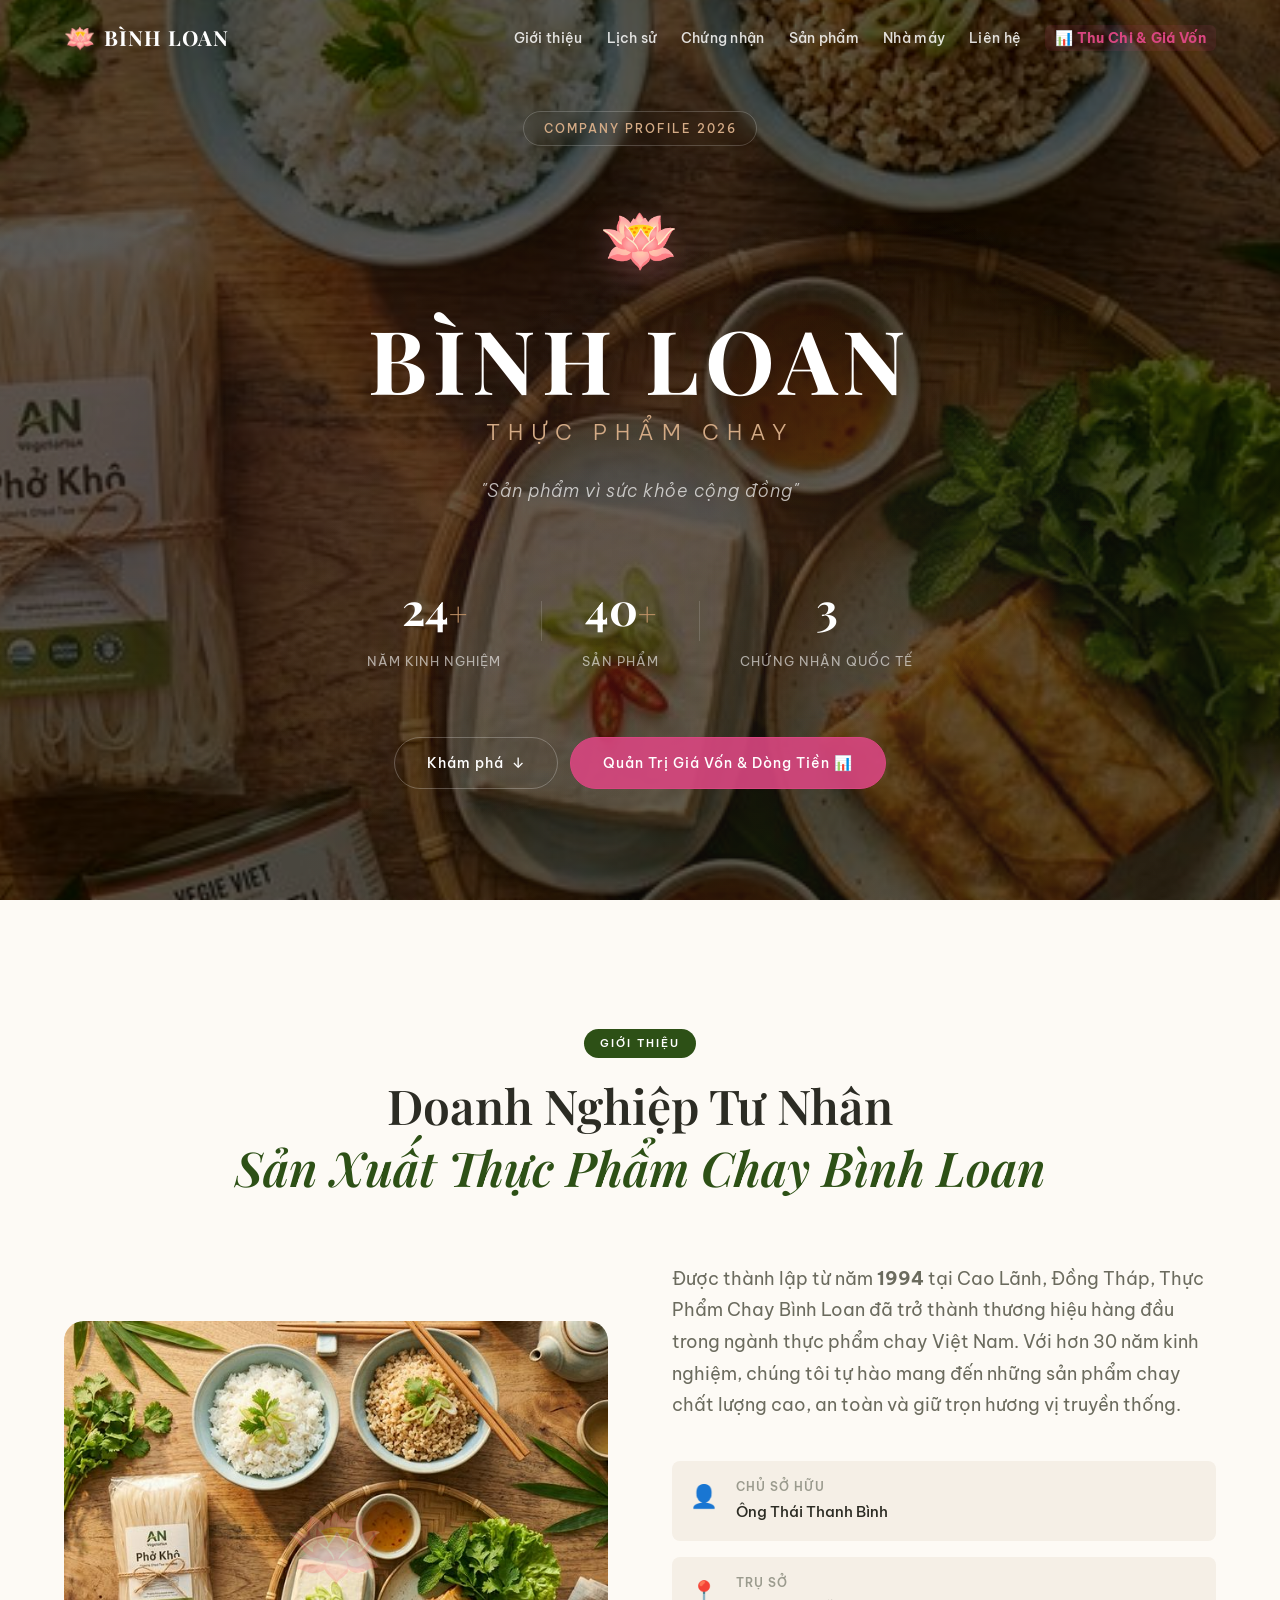
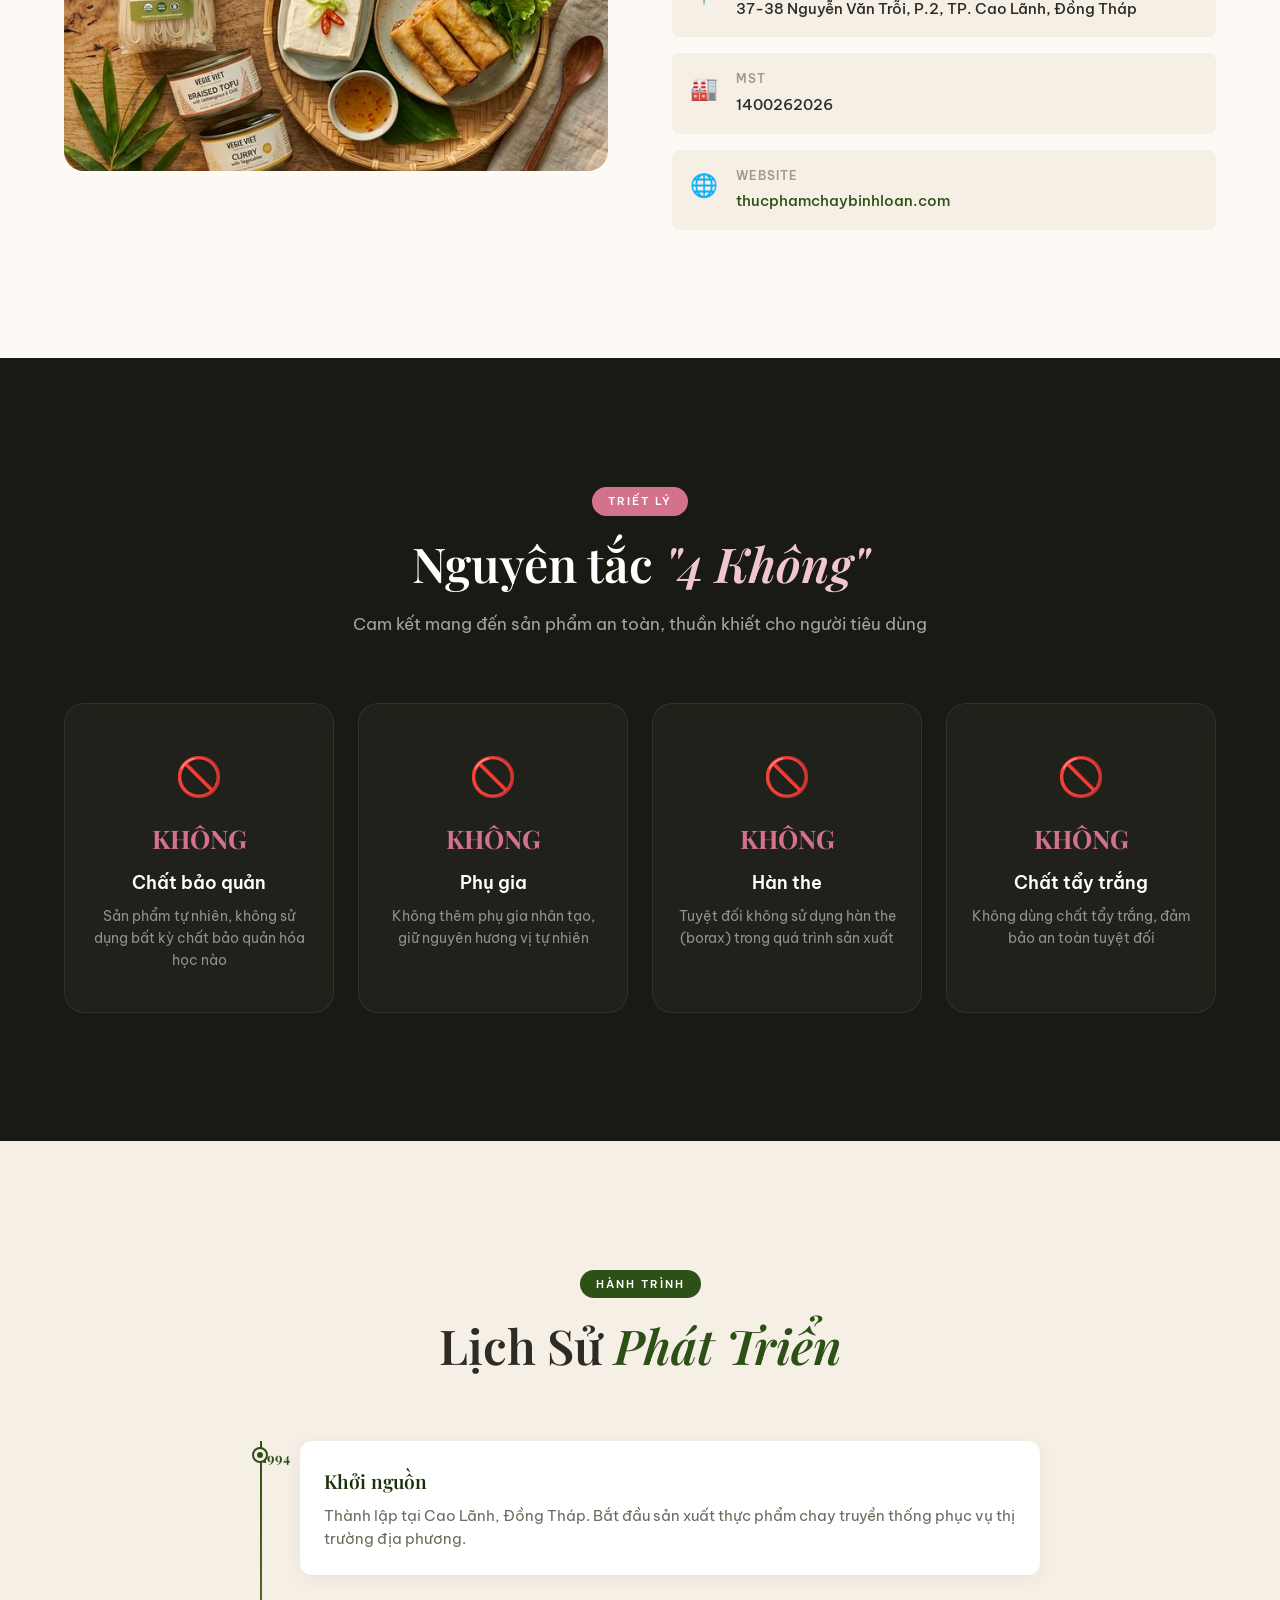
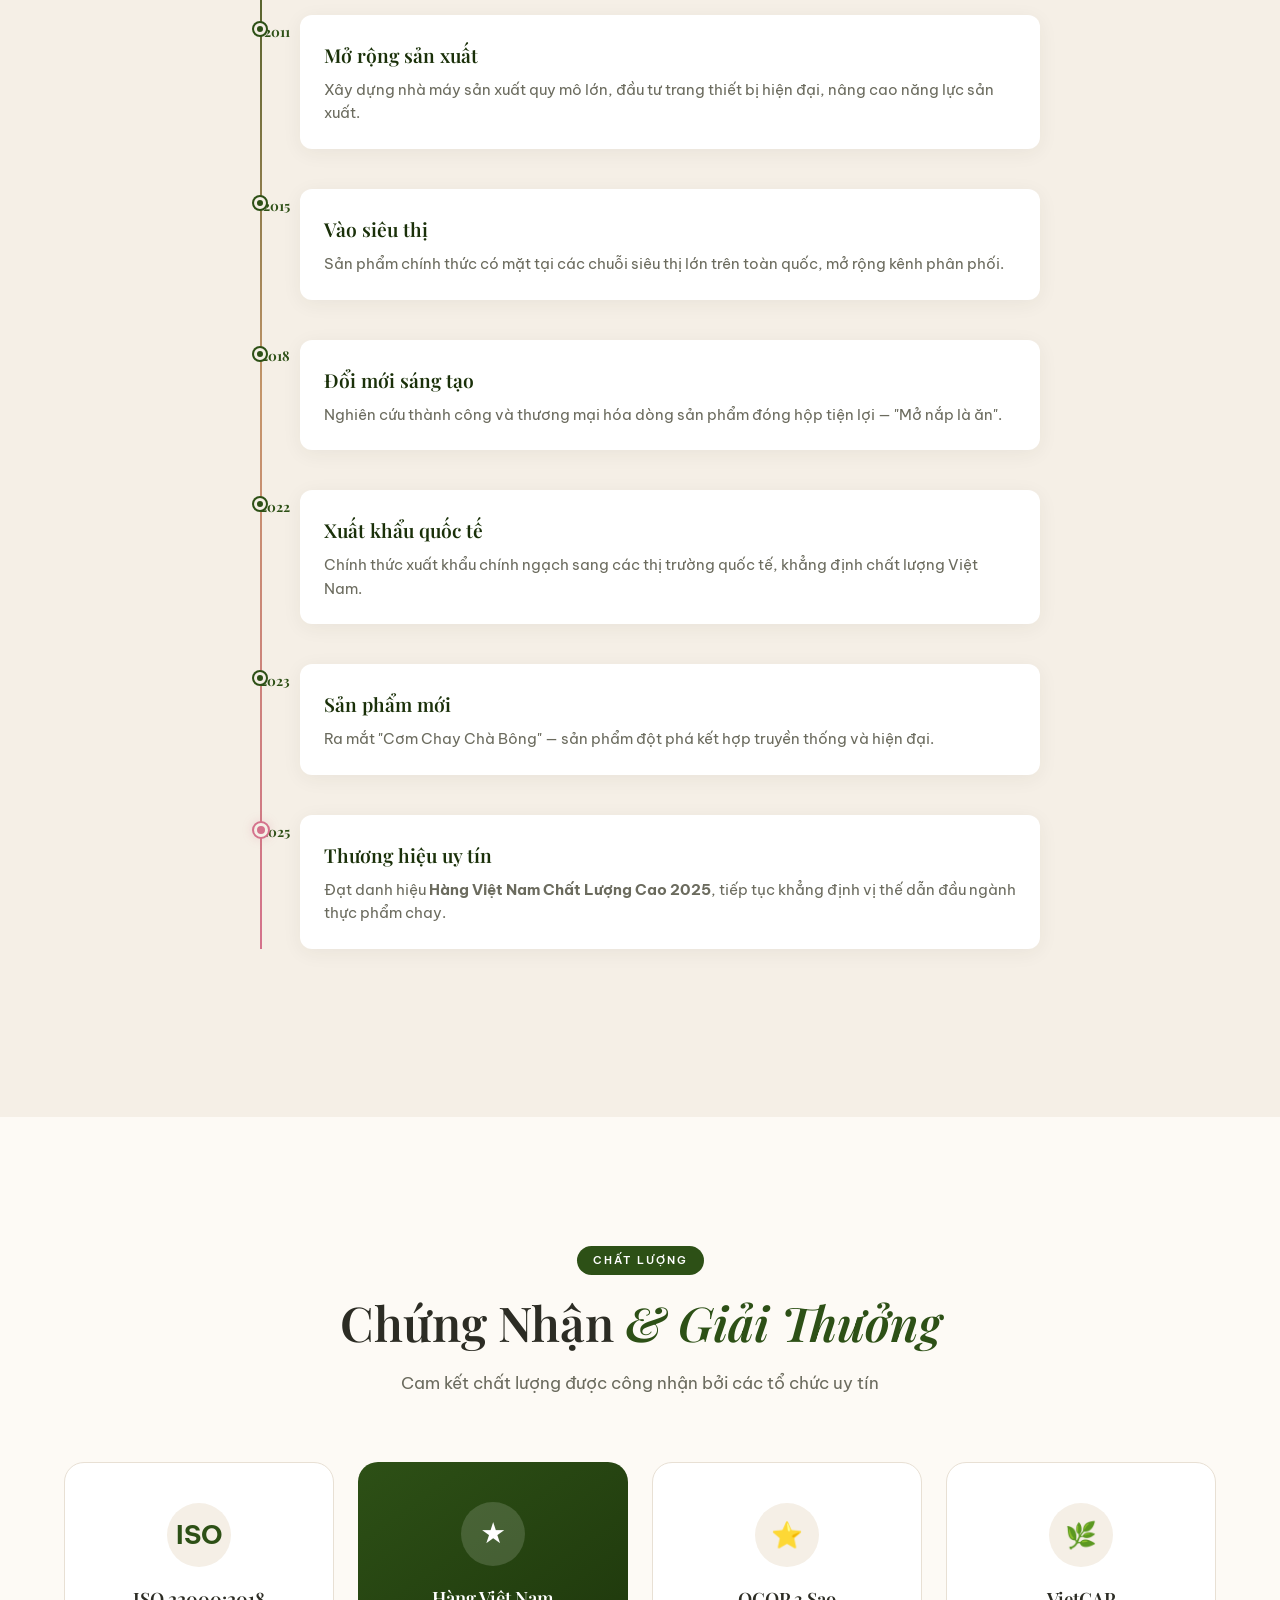
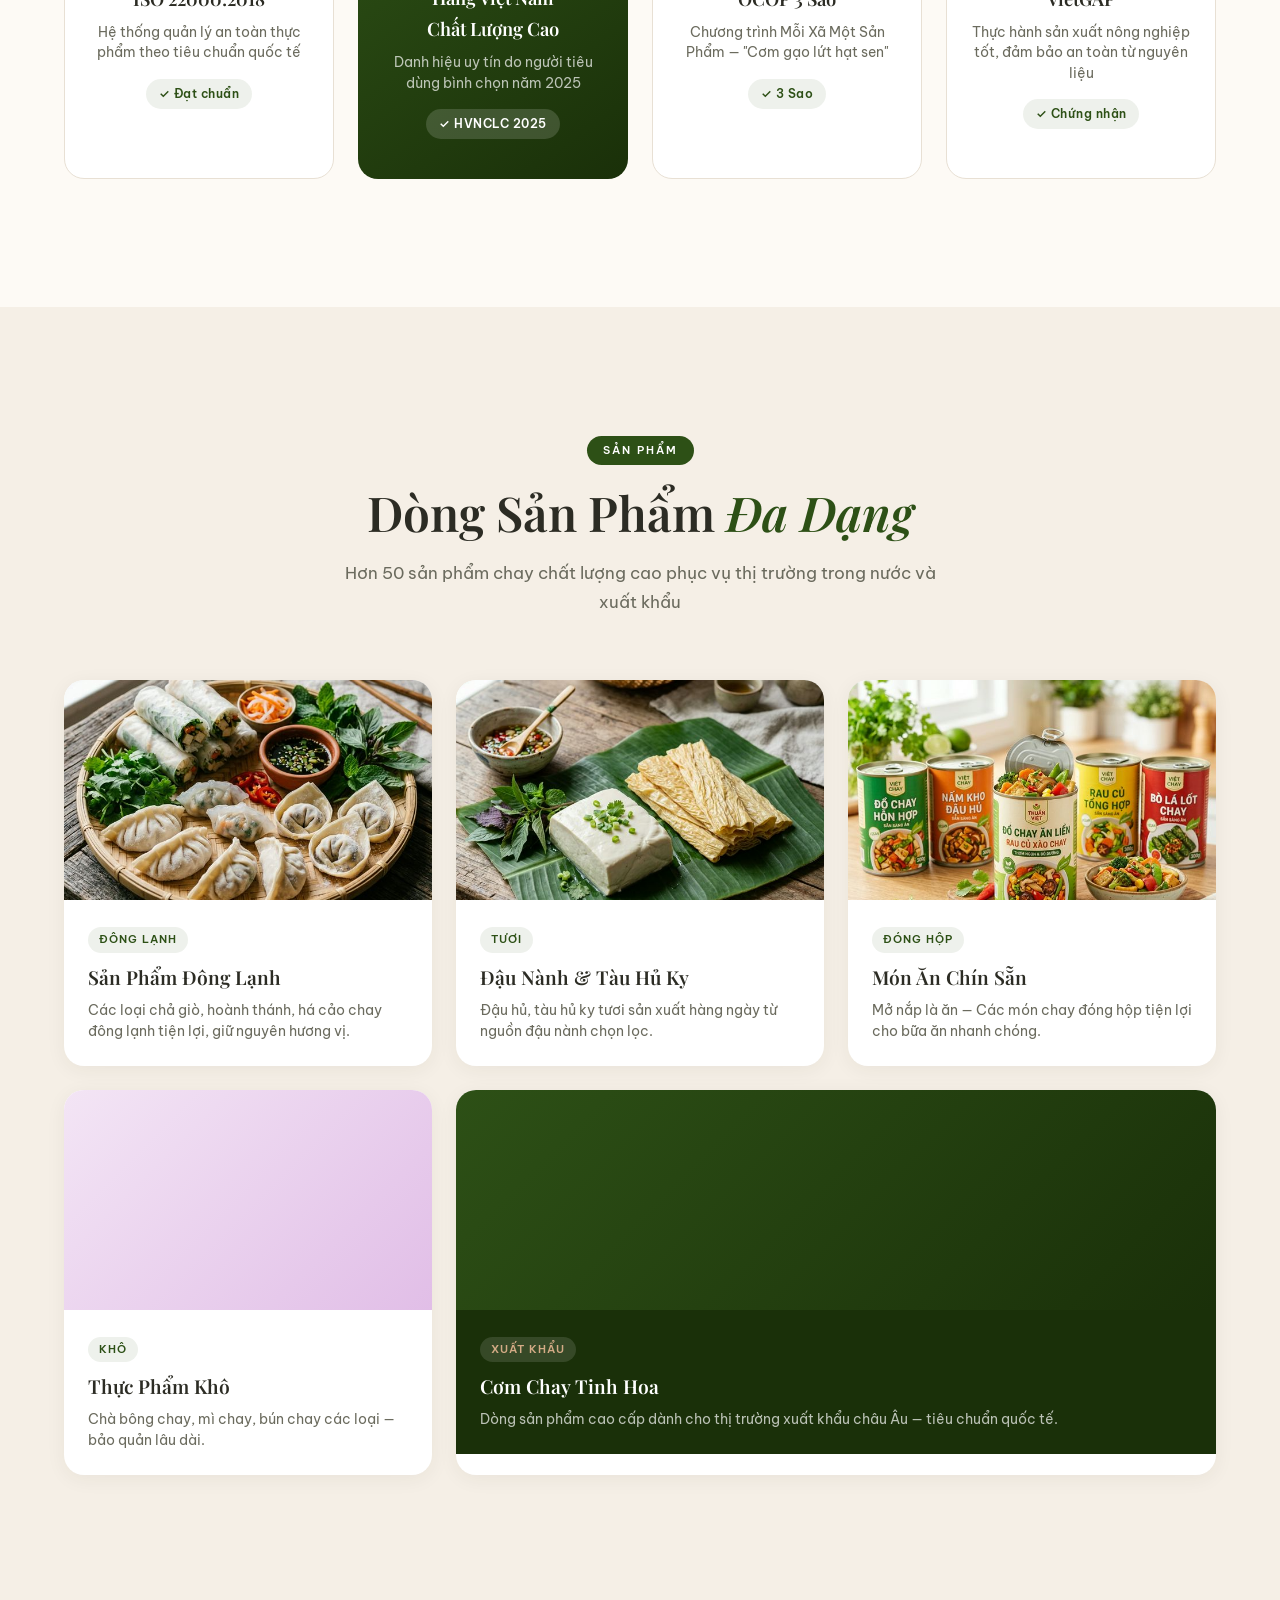
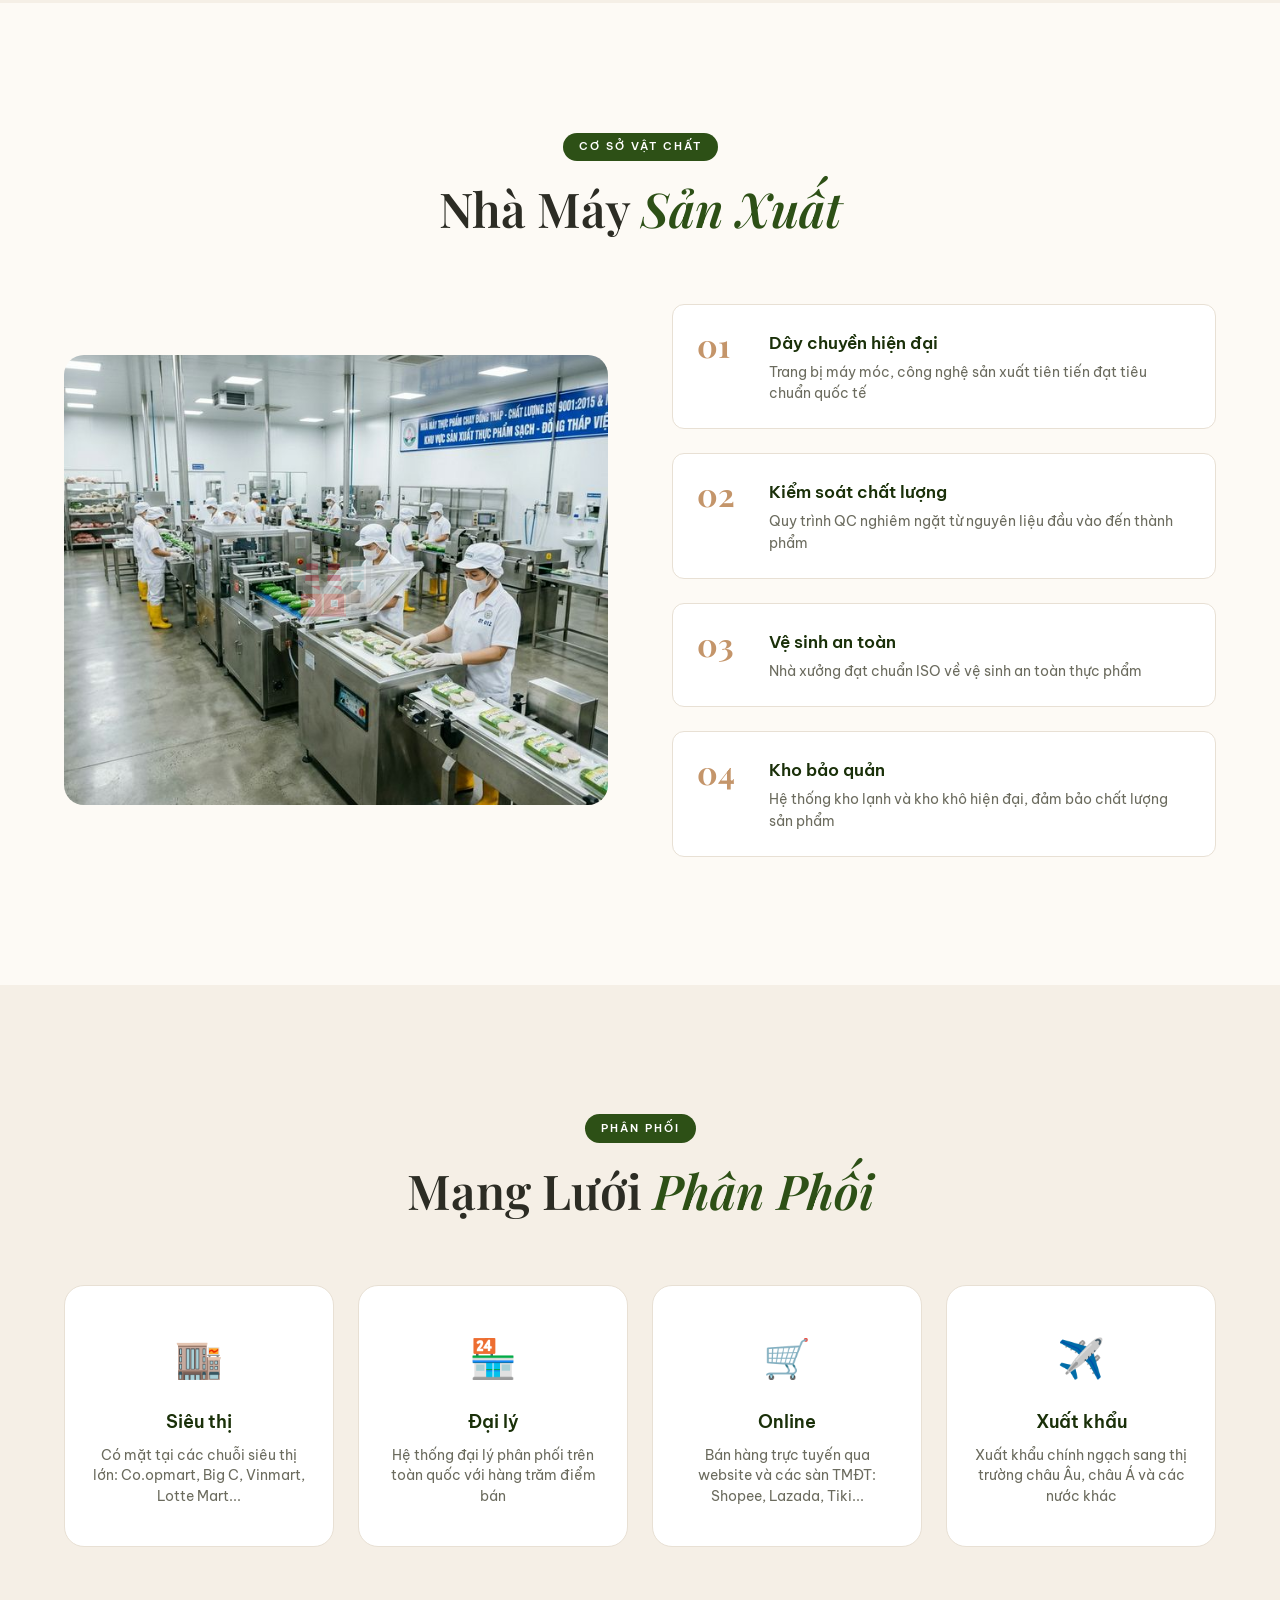
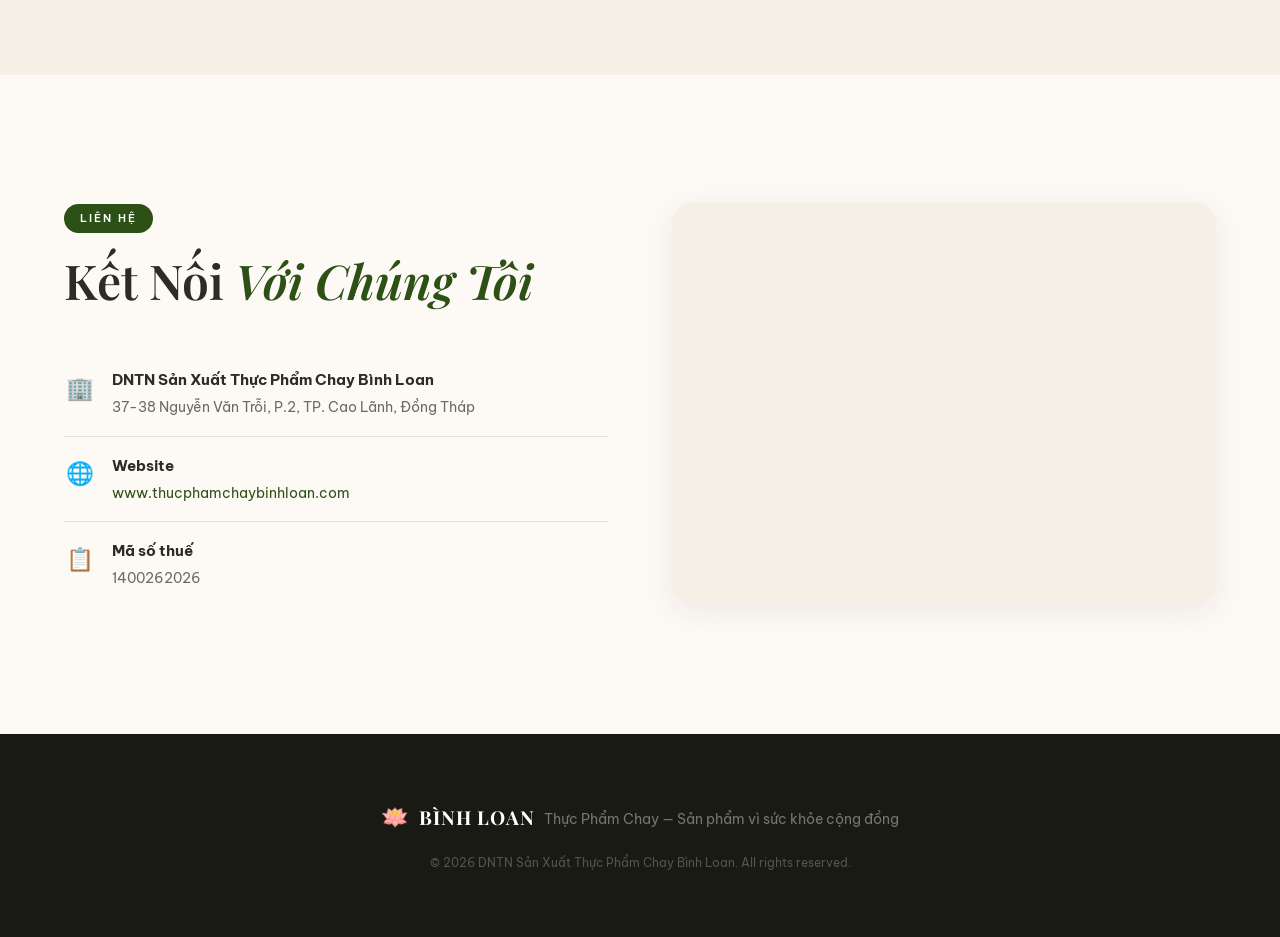
==== commit ffdced82: "feat: them trang can doi thu chi dong tien va tinh gia von san pham" ====
--- a/index.html
+++ b/index.html
@@ -25,6 +25,7 @@
                 <li><a href="#products">Sản phẩm</a></li>
                 <li><a href="#factory">Nhà máy</a></li>
                 <li><a href="#contact">Liên hệ</a></li>
+                <li><a href="finance.html" style="color: #d94680; font-weight: 700; background: rgba(217, 70, 128, 0.1); padding: 4px 10px; border-radius: 6px;">📊 Thu Chi & Giá Vốn</a></li>
             </ul>
             <button class="nav-toggle" id="navToggle" aria-label="Menu">
                 <span></span><span></span><span></span>
@@ -60,7 +61,10 @@
                     <span class="stat-label">Chứng nhận quốc tế</span>
                 </div>
             </div>
-            <a href="#about" class="hero-cta">Khám phá <span class="arrow">↓</span></a>
+            <div style="display: flex; gap: 12px; justify-content: center; flex-wrap: wrap;">
+                <a href="#about" class="hero-cta">Khám phá <span class="arrow">↓</span></a>
+                <a href="finance.html" class="hero-cta" style="background: rgba(217, 70, 128, 0.9); border-color: #d94680; color: #fff;">Quản Trị Giá Vốn & Dòng Tiền 📊</a>
+            </div>
         </div>
     </header>
 
